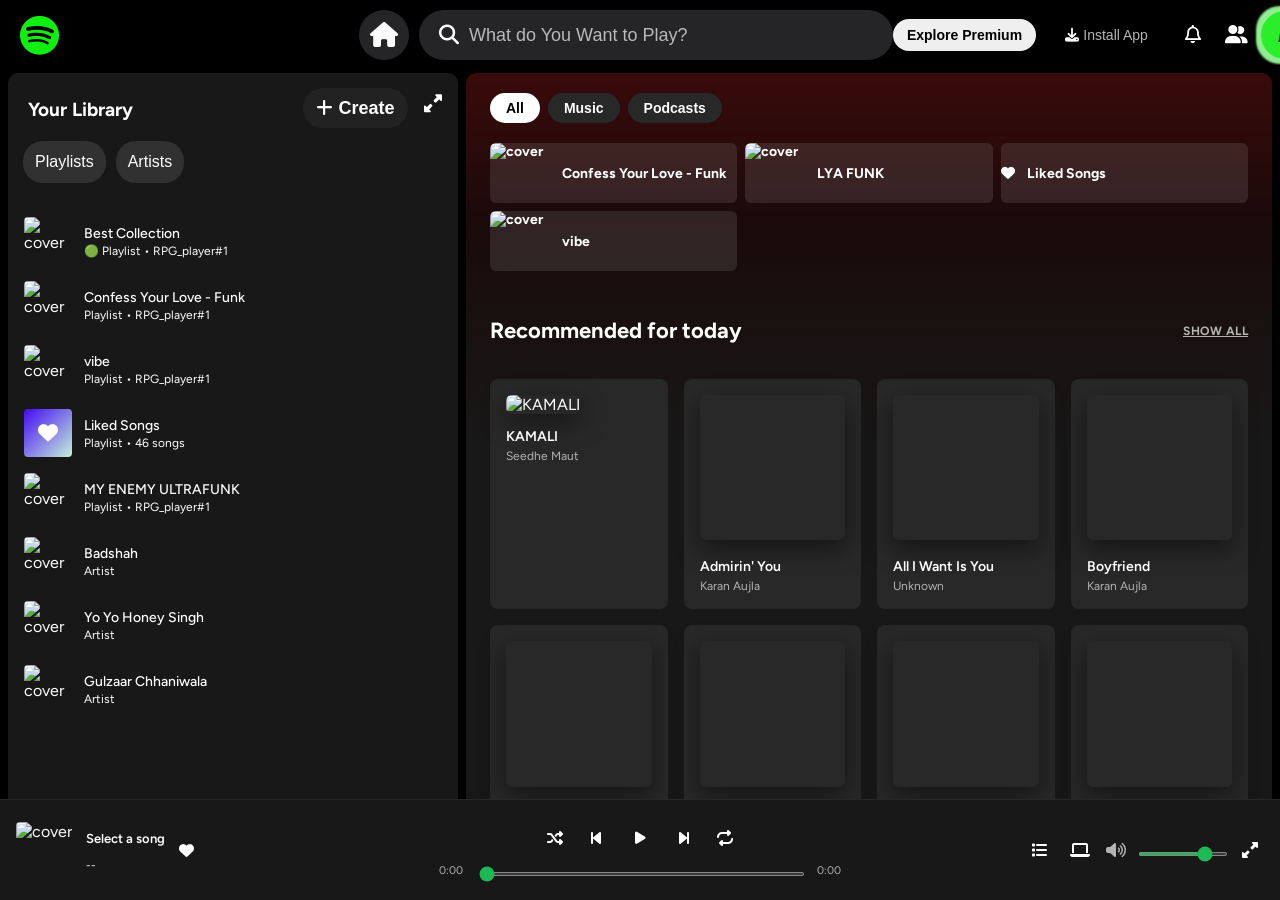
==== main/index.html @ db03e096 "Rename inedx.html to index.html" ====
<!DOCTYPE html>
<html lang="en">

<head>
    <meta charset="UTF-8">
    <meta name="viewport" content="width=device-width, initial-scale=1.0">
    <title>Spotify Clone</title>
    <link rel="stylesheet" href="style.css">
    <link rel="preconnect" href="https://fonts.googleapis.com">
    <link rel="stylesheet" href="https://cdnjs.cloudflare.com/ajax/libs/font-awesome/6.5.0/css/all.min.css" />
    <link href="https://fonts.googleapis.com/css2?family=Figtree:wght@300;400;500;600;700;800&display=swap" rel="stylesheet">
</head>

<body>

    <!-- ========== NAVBAR ========== -->
    <nav>
        <div class="logo-container">
            <i class="fab fa-spotify"></i>
        </div>
        <div class="middle-nav">
            <div class="home-btn">
                <i class="fas fa-home" title="Home Page"></i>
            </div>
            <div class="search">
                <i class="fas fa-search" title="Search"></i>
                <input type="search" id="searchInput" placeholder="What do You Want to Play?" class="search-box">
                <div class="search-shortcut">
                    <div class="cuts">Ctrl</div>
                    <div class="cuts">Shift</div>
                    <div class="cuts">L</div>
                </div>
            </div>
        </div>
        <div class="right-nav">
            <button class="right-nav-btn" id="explore-premium">Explore Premium</button>
            <button class="right-nav-btn" id="install-app">
                <i class="fas fa-download"></i> Install App
            </button>
            <button class="right-nav-btn right-btns" id="notification">
                <i class="far fa-bell"></i>
            </button>
            <button class="right-nav-btn right-btns" id="friends">
                <i class="fas fa-user-group"></i>
            </button>
            <button class="right-nav-btn" id="profile">K</button>
        </div>
    </nav>

    <!-- ========== MAIN ========== -->
    <main>

        <!-- ===== SIDEBAR ===== -->
        <aside>
            <div class="library-header">
                <div class="library-title">
                    <span>Your Library</span>
                </div>
                <button class="icon-btn" id="create-playlist">
                    <i class="fas fa-plus"></i> <span>Create</span>
                </button>
                <button class="icon-btn" id="expand-sidebar">
                    <i class="fas fa-up-right-and-down-left-from-center"></i>
                </button>
                <div class="library-filters">
                    <button class="filter-btn active">Playlists</button>
                    <button class="filter-btn">Artists</button>
                </div>
            </div>

            <ul class="library-list" id="libraryList">
                <li class="library-item">
                    <img src="https://assets.promptbase.com/DALLE_IMAGES%2FdvYfqQHGw2qMH1sTLTjp%2Fresized%2F1715710400017_1000x1000.webp?alt=media&token=7aa00e20-9eae-47c4-ab0a-4b1c163645a6" alt="cover" />
                    <div class="lib-info">
                        <span class="lib-name">Best Collection</span>
                        <span class="lib-meta">🟢 Playlist • RPG_player#1</span>
                    </div>
                </li>
                <li class="library-item">
                    <img src="https://encrypted-tbn0.gstatic.com/images?q=tbn:ANd9GcQqr_qbHcIUnfDkrG-ygvue2a6s5HG9jrF6Cw&s" alt="cover" />
                    <div class="lib-info">
                        <span class="lib-name">Confess Your Love - Funk</span>
                        <span class="lib-meta">Playlist • RPG_player#1</span>
                    </div>
                </li>
                <li class="library-item">
                    <img src="https://assets.promptbase.com/DALLE_IMAGES%2FfLLRNfBD03olUM9i2ORN%2Fresized%2FlU2pLY65ofxw9w1cvTAV-1715464964150-1-output-0_500x500.webp?alt=media&token=9bc499e9-044a-442e-8220-9691e45d9f00" alt="cover" />
                    <div class="lib-info">
                        <span class="lib-name">vibe</span>
                        <span class="lib-meta">Playlist • RPG_player#1</span>
                    </div>
                </li>
                <li class="library-item liked">
                    <div class="liked-icon"><i class="fas fa-heart"></i></div>
                    <div class="lib-info">
                        <span class="lib-name">Liked Songs</span>
                        <span class="lib-meta">Playlist • 46 songs</span>
                    </div>
                </li>
                <li class="library-item">
                    <img src="https://assets.promptbase.com/DALLE_IMAGES%2FdycAvtqLKeX4igfYb8pX9ryJO8O2%2Fresized%2F1707411134145e_800x800.webp?alt=media&token=30484985-907c-454b-a6e5-15af34d69e65" alt="cover" />
                    <div class="lib-info">
                        <span class="lib-name">MY ENEMY ULTRAFUNK</span>
                        <span class="lib-meta">Playlist • RPG_player#1</span>
                    </div>
                </li>
                <li class="library-item">
                    <img src="https://cdn-images.dzcdn.net/images/cover/dd99fb2f076f8d7c7413fb27969bfbc3/0x1900-000000-80-0-0.jpg" alt="cover" />
                    <div class="lib-info">
                        <span class="lib-name">Badshah</span>
                        <span class="lib-meta">Artist</span>
                    </div>
                </li>
                <li class="library-item">
                    <img src="https://i.redd.it/why-is-this-style-of-cover-art-so-popular-among-phonk-v0-gk4koaezfova1.jpg?width=600&format=pjpg&auto=webp&s=fdb0770d95e8dfd4fede682584ef4482d73438f5" alt="cover" />
                    <div class="lib-info">
                        <span class="lib-name">Yo Yo Honey Singh</span>
                        <span class="lib-meta">Artist</span>
                    </div>
                </li>
                <li class="library-item">
                    <img src="https://assets.promptbase.com/DALLE_IMAGES%2FdycAvtqLKeX4igfYb8pX9ryJO8O2%2Fresized%2F1707411133943a_800x800.webp?alt=media&token=e50b6dc7-3095-43d7-97be-9fc9d4f06711" alt="cover" />
                    <div class="lib-info">
                        <span class="lib-name">Gulzaar Chhaniwala</span>
                        <span class="lib-meta">Artist</span>
                    </div>
                </li>
            </ul>
        </aside>

        <!-- ===== CONTENT ===== -->
        <div class="content" id="mainContent">

            <!-- Filter Tabs -->
            <div class="content-filters">
                <button class="content-filter active">All</button>
                <button class="content-filter">Music</button>
                <button class="content-filter">Podcasts</button>
            </div>

            <!-- Recent Row -->
            <div class="recent-row">
                <div class="recent-card">
                    <img src="https://encrypted-tbn0.gstatic.com/images?q=tbn:ANd9GcQqr_qbHcIUnfDkrG-ygvue2a6s5HG9jrF6Cw&s" alt="cover" />
                    <span>Confess Your Love - Funk</span>
                </div>
                <div class="recent-card">
                    <img src="https://assets.promptbase.com/DALLE_IMAGES%2FfLLRNfBD03olUM9i2ORN%2Fresized%2FlU2pLY65ofxw9w1cvTAV-1715464964150-1-output-0_500x500.webp?alt=media&token=9bc499e9-044a-442e-8220-9691e45d9f00" alt="cover" />
                    <span>LYA FUNK</span>
                </div>
                <div class="recent-card">
                    <div class="liked-icon"><i class="fas fa-heart"></i></div>
                    <span>Liked Songs</span>
                </div>
                <div class="recent-card">
                    <img src="https://assets.promptbase.com/DALLE_IMAGES%2FdvYfqQHGw2qMH1sTLTjp%2Fresized%2F1715710400017_1000x1000.webp?alt=media&token=7aa00e20-9eae-47c4-ab0a-4b1c163645a6" alt="cover" />
                    <span>vibe</span>
                </div>
            </div>

            <!-- Recommended Section -->
            <div class="section">
                <div class="section-header">
                    <h2>Recommended for today</h2>
                    <a href="#" class="show-all">Show all</a>
                </div>
                <!-- JS yahan cards inject karega -->
                <div class="cards-row" id="recommendedRow">
                    <p class="loading-text">Loading songs...</p>
                </div>
            </div>

            <!-- Trending Section -->
            <div class="section">
                <div class="section-header">
                    <h2>Trending Hindi Songs</h2>
                    <a href="#" class="show-all">Show all</a>
                </div>
                <!-- JS yahan cards inject karega -->
                <div class="cards-row" id="hindiRow">
                    <p class="loading-text">Loading songs...</p>
                </div>
            </div>

        </div>
    </main>

    <!-- ========== PLAYER ========== -->
    <footer class="player">

        <!-- Left -->
        <div class="player-left">
            <img id="currentCover" src="https://picsum.photos/seed/default/56/56" alt="cover" />
            <div class="player-song-info">
                <p id="currentTitle">Select a song</p>
                <p id="currentArtist">--</p>
            </div>
            <i class="fas fa-heart player-heart" id="heartBtn"></i>
        </div>

        <!-- Center -->
        <div class="player-center">
            <div class="player-controls">
                <button class="ctrl-btn" id="shuffleBtn" title="Shuffle"><i class="fas fa-shuffle"></i></button>
                <button class="ctrl-btn" id="prevBtn" title="Previous"><i class="fas fa-backward-step"></i></button>
                <button class="ctrl-btn play-pause-btn" id="playBtn" title="Play/Pause">
                    <i class="fas fa-play" id="playIcon"></i>
                </button>
                <button class="ctrl-btn" id="nextBtn" title="Next"><i class="fas fa-forward-step"></i></button>
                <button class="ctrl-btn" id="repeatBtn" title="Repeat"><i class="fas fa-repeat"></i></button>
            </div>
            <div class="progress-row">
                <span id="currentTime">0:00</span>
                <div class="progress-bar-container">
                    <input type="range" id="progressBar" value="0" min="0" max="100" step="0.1" />
                </div>
                <span id="totalTime">0:00</span>
            </div>
        </div>

        <!-- Right -->
        <div class="player-right">
            <button class="ctrl-btn" title="Queue"><i class="fas fa-list"></i></button>
            <button class="ctrl-btn" title="Devices"><i class="fas fa-laptop"></i></button>
            <i class="fas fa-volume-high vol-icon"></i>
            <div class="volume-bar-container">
                <input type="range" id="volumeBar" value="80" min="0" max="100" />
            </div>
            <button class="ctrl-btn" title="Full screen">
                <i class="fas fa-up-right-and-down-left-from-center"></i>
            </button>
        </div>

    </footer>

    <!-- Hidden Audio -->
    <audio id="audioPlayer"></audio>

    <script src="script.js"></script>
</body>

</html>
---- main/style.css ----
* {
    user-select: none;
    color: #fff;
}

*::-webkit-scrollbar {
  width: 8px;
}

*::-webkit-scrollbar-track {
  background: transparent;
}

*::-webkit-scrollbar-thumb {
  background: #535353;
  border-radius: 10px;
  border: 2px solid transparent;
  background-clip: content-box;
}

*::-webkit-scrollbar-thumb:hover {
  background: #a0a0a0;
  border: 2px solid transparent;
  background-clip: content-box;
}

*::-webkit-scrollbar-corner {
  background: transparent;
}

:root {
    --back-text: rgba(255, 255, 255, 0.705);
    --back-color: #4141414d;
    --card-bg: #282828;
    --text: #ffffff
}

body {
    font-family: 'Figtree', Arial, sans-serif;
    margin: 0;
    padding: 0;
    overflow-x: hidden;
}

button,
.fa-home,
.fa-search:hover {
    cursor: pointer;
}

nav {
    background-color: black;
    color: white;
    display: flex;
    justify-content: space-between;
    align-items: center;
    padding: 10px 10px;
    padding-left: 20px;
    position: sticky;
    top: 0;
}

.middle-nav {
    display: flex;
    align-items: center;
    gap: 10px;
    margin-left: 300px;
}

.search {
    display: flex;
    align-items: center;
    background-color: #252527;
    padding: 15px;
    padding-left: 20px;
    width: 474px;
    height: 50px;
    border-radius: 30px;
    transition: all 0.5s ease;
    box-sizing: border-box;
}

.search:hover {
    color: #8b8b8fb0;
    background-color: #78787a8c;
}

.search-box::placeholder {
    color: rgba(255, 255, 255, 0.678);
}

.fa-search {
    transition: all 0.5s ease;
    color: white;
    font-size: 20px;
}

.fa-search:hover {
    scale: 1.1;
    color: white;
}

.search-box {
    background-color: transparent;
    border: none;
    padding-left: 10px;
    font-size: 18px;
    width: 100%;
    display: flex;
    align-items: center;
}

.search-box:focus {
    outline: none;
    color: white;
}

.search-shortcut {
    opacity: 0;
    display: flex;
    gap: 5px;
    color: white;
    transition: all 0.4s ease;
}

.cuts {
    padding: 5px;
    border: 2px solid white;
    border-radius: 5px;
}

.search-shortcut:hover {
    opacity: 1;
}


.fa-home {
    font-size: 25px;
    width: 50px;
    height: 50px;
    background-color: #252527;
    display: flex;
    text-align: center;
    display: flex;
    align-content: center;
    border-radius: 50%;
    transition: all 0.5s ease;
}

.fa-home:hover {
    background-color: #4c4c4db0;
    scale: 1.1;
}

.fa-spotify {
    font-size: 40px;
    color: rgb(16, 240, 16);
    -webkit-text-stroke: #ffffff00;
}

.right-nav {
    display: flex;
    gap: 10px;
    align-items: center;
    justify-content: center;
}

.right-nav-btn {
    transition: all 0.5s ease;
}

.right-nav-btn:hover {
    scale: 1.2;
}

#explore-premium {
    padding: 8px;
    border-radius: 20px;
    border: none;
    font-weight: bolder;
    width: 143px;
    height: 32px;
    font-size: 14px;
    color: black;
}

#install-app {
    width: 121.3px;
    height: 32px;
    background-color: transparent;
    border: none;
    color: var(--back-text);
    font-size: 14px;
}

.right-btns {
    width: 32px;
    height: 32px;
    color: var(--back-text);
    background-color: transparent;
    border: none;
    font-size: 18px;
}

#profile {
    background-color: rgb(41, 238, 41);
    width: 48px;
    height: 48px;
    border-radius: 50%;
    border: none;
    box-shadow:
        5px 5px 2px lightgreen,
        -5px -5px 2px lightgreen,
        -5px 5px 2px lightgreen,
        5px -5px 2px lightgreen;
    color: black;
    font-size: 20px;
    font-style: italic;
    font-weight: bolder ;
}

main {
    display: flex;
    position: fixed;
    top: 65px;
    bottom: 73px;
    left: 0;
    right: 0;
    gap: 8px;
    padding: 8px;
    background: #000;
}

aside {
    width: 450px;
    background: #181818;
    border-radius: 10px;
    display: flex;
    flex-direction: column;
    overflow: hidden;
    flex-shrink: 0;
    color: white;
}

.content {
    flex: 1;
    border-radius: 10px;
    background: linear-gradient(180deg, #3a0a0a 0%, #1a0a0a 20%, #181818 50%);
    overflow-y: auto;
    padding: 20px 24px 24px;
}

.library-header {
    width: 100%;
    display: flex;
    height: 120px;
    position: relative;
}

.library-title {
    font-size: 19px;
    font-weight: bold;
    position: absolute;
    top: 25px;
    left: 20px;
}

#create-playlist {
    width: 105px;
    height: 40px;
    border: none;
    border-radius: 20px;
    background-color: #222222;
    color: rgb(185, 184, 184);
    font-size: large;
    position: absolute;
    top: 15px;
    right: 50px;
}

#create-playlist span {
    color: white;
    font-weight: bolder;
}

#expand-sidebar {
    background-color: transparent;
    font-size: large;
    border: none;
    color: white;
    position: absolute;
    top: 20px;
    right: 10px;
}

.filter-btn {
    font-size: 16px;
    padding: 12px;
    border-radius: 20px;
    background-color: #313131;
    border: none;
    color: white;
}

.library-filters {
    align-self: flex-end;
    display: flex;
    gap: 10px;
    margin-left: 15px;
    margin-bottom: 10px;
}

.library-list {
    list-style: none;
    overflow-y: auto;
    flex: 1;
    padding: 0 8px 8px;
}

.library-item {
    display: flex;
    align-items: center;
    gap: 12px;
    padding: 8px;
    border-radius: 6px;
    cursor: pointer;
    transition: background 0.15s;
}

.library-item:hover {
    background: #2a2a2a;
}

.library-item img {
    width: 48px;
    height: 48px;
    border-radius: 4px;
    object-fit: cover;
    flex-shrink: 0;
}

.library-item.liked .liked-icon {
    width: 48px;
    height: 48px;
    border-radius: 4px;
    background: linear-gradient(135deg, #450af5, #c4efd9);
    display: flex;
    align-items: center;
    justify-content: center;
    flex-shrink: 0;
}

.library-item.liked .liked-icon i {
    color: #fff;
    font-size: 20px;
}

.lib-info {
    display: flex;
    flex-direction: column;
    gap: 2px;
    overflow: hidden;
}

.lib-name {
    font-size: 14px;
    font-weight: 500;
    white-space: nowrap;
    overflow: hidden;
    text-overflow: ellipsis;
}

.lib-meta {
    font-size: 12px;
    color: var(--subtext);
    white-space: nowrap;
    overflow: hidden;
    text-overflow: ellipsis;
}

.player {
    position: fixed;
    bottom: 0;
    left: 0;
    right: 0;
    height: 100px;
    background: #181818;
    border-top: 1px solid #282828;
    display: flex;
    align-items: center;
    justify-content: space-between;
    padding: 0 16px;
    z-index: 200;
    gap: 8px;
    color: white;
}

/* Player Left */
.player-left {
    display: flex;
    align-items: center;
    gap: 14px;
    min-width: 200px;
    flex: 1;
}

.player-left img {
    width: 56px;
    height: 56px;
    border-radius: 4px;
    object-fit: cover;
    flex-shrink: 0;
}

.player-song-info {
    overflow: hidden;
}

.player-song-info p:first-child {
    font-size: 13px;
    font-weight: 600;
    white-space: nowrap;
    overflow: hidden;
    text-overflow: ellipsis;
    max-width: 140px;
}

.player-song-info p:last-child {
    font-size: 11px;
    color: var(--subtext);
    white-space: nowrap;
    overflow: hidden;
    text-overflow: ellipsis;
    max-width: 140px;
}

.player-heart {
    color: var(--subtext);
    cursor: pointer;
    font-size: 15px;
    flex-shrink: 0;
    transition: color 0.2s;
}

.player-heart:hover,
.player-heart.liked {
    color: var(--green);
}

/* Player Center */
.player-center {
    display: flex;
    flex-direction: column;
    align-items: center;
    gap: 6px;
    flex: 1;
    max-width: 550px;
}

.player-controls {
    display: flex;
    align-items: center;
    gap: 16px;
}

.ctrl-btn {
    background: none;
    border: none;
    color: white;
    font-size: 16px;
    display: flex;
    align-items: center;
    justify-content: center;
    transition: color 0.2s, transform 0.1s;
}

.ctrl-btn:hover {
    color: white;
    transform: scale(1.1);
}

.ctrl-btn.active {
    color: #1DB954;
}

.play-pause-btn {
    width: 34px;
    height: 34px;
    border-radius: 50%;
    background: transparent !important;
    color: #ffffff !important;
    font-size: 14px !important;
    flex-shrink: 0;
}

.play-pause-btn:hover {
    background: #e0e0e0 !important;
    -webkit-text-stroke: 2px black;
    transform: scale(1.06) !important;
}

.progress-row {
    display: flex;
    align-items: center;
    gap: 10px;
    width: 100%;
}

.progress-row span {
    font-size: 11px;
    color: #B3B3B3;
    min-width: 32px;
    text-align: center;
}

.progress-bar-container {
    flex: 1;
}

#progressBar {
    width: 100%;
    height: 4px;
    accent-color: #1DB954;
    cursor: pointer;
    border-radius: 2px;
}

/* Player Right */
.player-right {
    display: flex;
    align-items: center;
    gap: 10px;
    flex: 1;
    justify-content: flex-end;
    min-width: 180px;
}

.vol-icon {
    color: #B3B3B3;
    font-size: 16px;
}

.volume-bar-container {
    width: 90px;
}

#volumeBar {
    width: 100%;
    height: 4px;
    accent-color: #1DB954;
    cursor: pointer;
}

.main-content {
    flex: 1;
    border-radius: 10px;
    background: linear-gradient(180deg, #3a0a0a 0%, #1a0a0a 20%, #181818 50%);
    overflow-y: auto;
    padding: 20px 24px 24px;
}

.content-filters {
    display: flex;
    gap: 8px;
    margin-bottom: 20px;
}

.content-filter {
    background: #282828;
    border: none;
    color: var(--text);
    border-radius: 500px;
    padding: 7px 16px;
    font-size: 14px;
    font-weight: 600;
    transition: background 0.2s;
}

.content-filter:hover {
    background: #3E3E3E;
}

.content-filter.active {
    background: white;
    color: #000;
}

/* Recent Row */
.recent-row {
    display: grid;
    grid-template-columns: repeat(auto-fill, minmax(200px, 1fr));
    gap: 8px;
    margin-bottom: 28px;
}

.recent-card {
    display: flex;
    align-items: center;
    gap: 12px;
    background: rgba(255, 255, 255, 0.1);
    border-radius: 6px;
    overflow: hidden;
    cursor: pointer;
    transition: background 0.2s ease;
    font-weight: 700;
    font-size: 14px;
}

.recent-card:hover {
    background: rgba(255, 255, 255, 0.2);
}

.recent-card img {
    width: 60px;
    height: 60px;
    object-fit: cover;
    flex-shrink: 0;
}

/* Section */
.section {
    margin-bottom: 32px;
    color: white;
}

.section-header {
    display: flex;
    justify-content: space-between;
    align-items: center;
    margin-bottom: 16px;
}

.section-header h2 {
    font-size: 22px;
    font-weight: 700;
}

.show-all {
    font-size: 12px;
    font-weight: 700;
    color: #B3B3B3;
    text-transform: uppercase;
    letter-spacing: 0.5px;
    transition: color 0.2s;
}

.show-all:hover {
    color: white;
}

/* Cards Row */
.cards-row {
    display: grid;
    grid-template-columns: repeat(auto-fill, minmax(155px, 1fr));
    gap: 16px;
}

.loading-text {
    color: #b3b3b3;
    font-size: 14px;
}

/* Song Card */
.song-card {
    background: var(--card-bg);
    border-radius: 8px;
    padding: 16px;
    cursor: pointer;
    transition: background 0.2s;
    position: relative;
}

.song-card:hover {
    background: #3E3E3E;
}

.song-card img {
    width: 100%;
    aspect-ratio: 1;
    object-fit: cover;
    border-radius: 6px;
    margin-bottom: 14px;
    box-shadow: 0 8px 24px rgba(0, 0, 0, 0.5);
}

.song-card .card-title {
    font-size: 14px;
    font-weight: 600;
    margin-bottom: 4px;
    white-space: nowrap;
    overflow: hidden;
    text-overflow: ellipsis;
}

.song-card .card-artist {
    font-size: 12px;
    color: #b3b3b3;
    white-space: nowrap;
    overflow: hidden;
    text-overflow: ellipsis;
}

.play-overlay {
    position: absolute;
    bottom: 76px;
    right: 16px;
    width: 44px;
    height: 44px;
    background: #1DB954;
    border-radius: 50%;
    display: flex;
    align-items: center;
    justify-content: center;
    font-size: 18px;
    color: #000;
    opacity: 0;
    transform: translateY(10px);
    transition: opacity 0.2s, transform 0.2s;
    box-shadow: 0 8px 16px rgba(0, 0, 0, 0.5);
}

.song-card:hover .play-overlay {
    opacity: 1;
    transform: translateY(0);
}

.song-card.active {
    background: #3E3E3E;
}

.song-card.active .card-title {
    color: #1DB954;
}
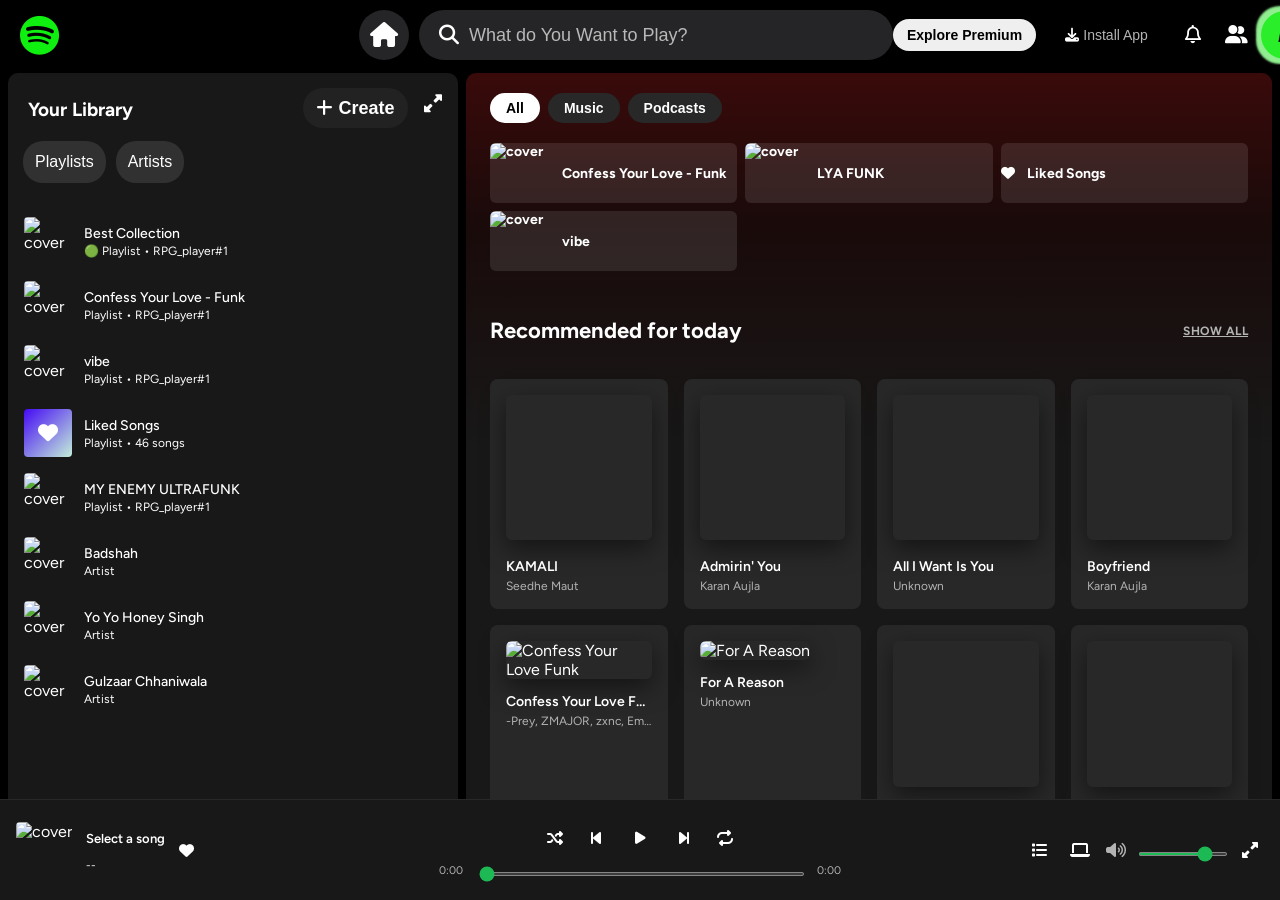
==== commit 5164504e: "Update index.html" ====
--- a/main/index.html
+++ b/main/index.html
@@ -43,7 +43,7 @@
             <button class="right-nav-btn right-btns" id="friends">
                 <i class="fas fa-user-group"></i>
             </button>
-            <button class="right-nav-btn" id="profile">K</button>
+            <button class="right-nav-btn" id="profile" title=""Kartik>K</button>
         </div>
     </nav>
 
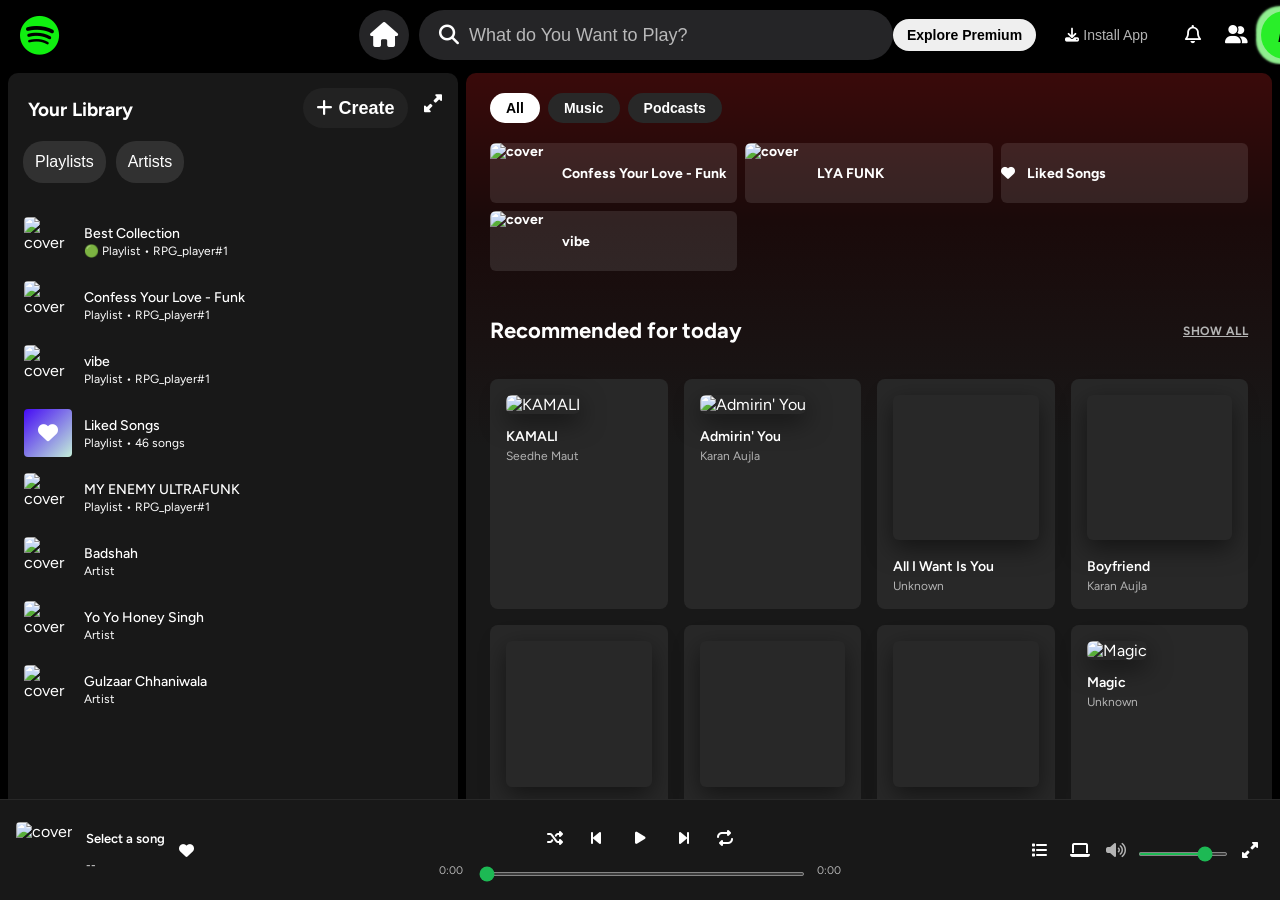
==== commit db75e550: "Update index.html" ====
--- a/main/index.html
+++ b/main/index.html
@@ -43,7 +43,7 @@
             <button class="right-nav-btn right-btns" id="friends">
                 <i class="fas fa-user-group"></i>
             </button>
-            <button class="right-nav-btn" id="profile" title=""Kartik>K</button>
+            <button class="right-nav-btn" id="profile" title="Kartik">K</button>
         </div>
     </nav>
 
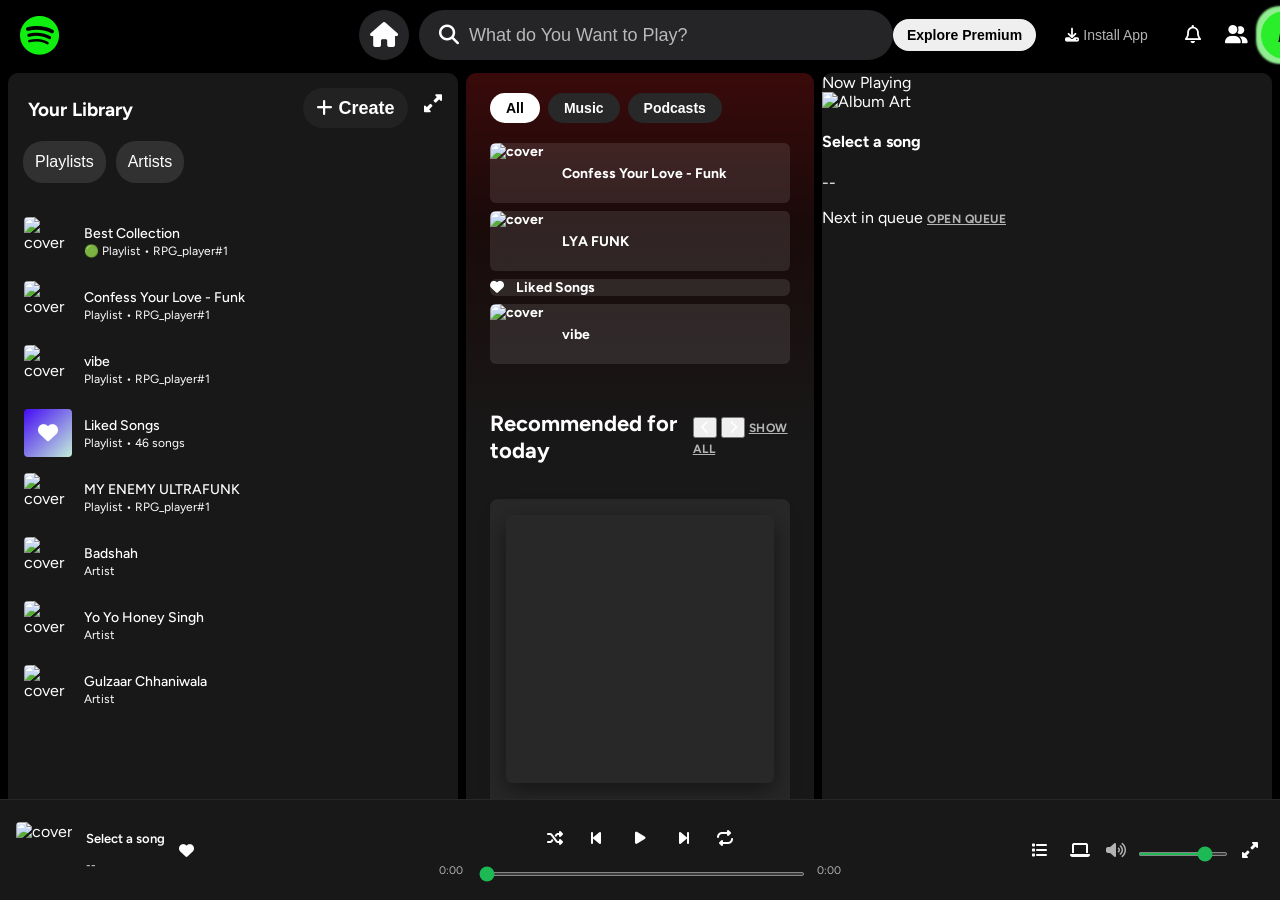
==== commit 4eb43bd2: "Beta 1.0 index.html" ====
--- a/main/index.html
+++ b/main/index.html
@@ -43,15 +43,15 @@
             <button class="right-nav-btn right-btns" id="friends">
                 <i class="fas fa-user-group"></i>
             </button>
-            <button class="right-nav-btn" id="profile" title="Kartik">K</button>
+            <button class="right-nav-btn" id="profile">K</button>
         </div>
     </nav>
 
     <!-- ========== MAIN ========== -->
     <main>
 
-        <!-- ===== SIDEBAR ===== -->
-        <aside>
+        <!-- ===== LEFT SIDEBAR ===== -->
+        <aside class="left-sidebar">
             <div class="library-header">
                 <div class="library-title">
                     <span>Your Library</span>
@@ -162,7 +162,11 @@
             <div class="section">
                 <div class="section-header">
                     <h2>Recommended for today</h2>
-                    <a href="#" class="show-all">Show all</a>
+                    <div class="scroll-controls">
+                        <button class="scroll-btn" id="recScrollLeft"><i class="fas fa-chevron-left"></i></button>
+                        <button class="scroll-btn" id="recScrollRight"><i class="fas fa-chevron-right"></i></button>
+                        <a href="#" class="show-all">Show all</a>
+                    </div>
                 </div>
                 <!-- JS yahan cards inject karega -->
                 <div class="cards-row" id="recommendedRow">
@@ -174,15 +178,46 @@
             <div class="section">
                 <div class="section-header">
                     <h2>Trending Hindi Songs</h2>
-                    <a href="#" class="show-all">Show all</a>
+                    <div class="scroll-controls">
+                        <button class="scroll-btn" id="scrollLeft"><i class="fas fa-chevron-left"></i></button>
+                        <button class="scroll-btn" id="scrollRight"><i class="fas fa-chevron-right"></i></button>
+                        <a href="#" class="show-all">Show all</a>
+                    </div>
                 </div>
                 <!-- JS yahan cards inject karega -->
-                <div class="cards-row" id="hindiRow">
+                <div class="cards-row horizontal-two-row" id="hindiRow">
                     <p class="loading-text">Loading songs...</p>
                 </div>
             </div>
 
         </div>
+
+        <!-- ===== RIGHT SIDEBAR ===== -->
+        <aside class="right-sidebar">
+            <div class="now-playing">
+                <div class="now-playing-header">
+                    <span>Now Playing</span>
+                </div>
+                
+                <img id="rightCover" src="https://picsum.photos/seed/default/300/300" alt="Album Art">
+                
+                <div class="now-playing-info">
+                    <h4 id="rightTitle">Select a song</h4>
+                    <p id="rightArtist">--</p>
+                </div>
+
+                <div class="queue-section">
+                    <div class="queue-header">
+                        <span>Next in queue</span>
+                        <a href="#" class="show-all">Open queue</a>
+                    </div>
+                    <div id="queueList">
+                        <!-- Queue items will be added here dynamically -->
+                    </div>
+                </div>
+            </div>
+        </aside>
+
     </main>
 
     <!-- ========== PLAYER ========== -->
@@ -220,7 +255,7 @@
 
         <!-- Right -->
         <div class="player-right">
-            <button class="ctrl-btn" title="Queue"><i class="fas fa-list"></i></button>
+            <button class="ctrl-btn" id="queueBtn" title="Add to Queue"><i class="fas fa-list"></i></button>
             <button class="ctrl-btn" title="Devices"><i class="fas fa-laptop"></i></button>
             <i class="fas fa-volume-high vol-icon"></i>
             <div class="volume-bar-container">
--- a/main/style.css
+++ b/main/style.css
@@ -3,29 +3,33 @@
     color: #fff;
 }
 
+body {
+    background-color: #000;
+}
+
 *::-webkit-scrollbar {
-  width: 8px;
+    width: 8px;
 }
 
 *::-webkit-scrollbar-track {
-  background: transparent;
+    background: transparent;
 }
 
 *::-webkit-scrollbar-thumb {
-  background: #535353;
-  border-radius: 10px;
-  border: 2px solid transparent;
-  background-clip: content-box;
+    background: #535353;
+    border-radius: 10px;
+    border: 2px solid transparent;
+    background-clip: content-box;
 }
 
 *::-webkit-scrollbar-thumb:hover {
-  background: #a0a0a0;
-  border: 2px solid transparent;
-  background-clip: content-box;
+    background: #a0a0a0;
+    border: 2px solid transparent;
+    background-clip: content-box;
 }
 
 *::-webkit-scrollbar-corner {
-  background: transparent;
+    background: transparent;
 }
 
 :root {
@@ -216,7 +220,7 @@
     color: black;
     font-size: 20px;
     font-style: italic;
-    font-weight: bolder ;
+    font-weight: bolder;
 }
 
 main {
@@ -731,3 +735,191 @@
 .song-card.active .card-title {
     color: #1DB954;
 }
+/* ===================================
+   RESPONSIVE
+=================================== */
+
+/* Tablet (max 1024px) */
+@media (max-width: 1024px) {
+    aside {
+        width: 280px;
+    }
+
+    .middle-nav {
+        margin-left: 0;
+    }
+
+    .search {
+        width: 320px;
+    }
+
+    #install-app {
+        display: none;
+    }
+
+    .cards-row {
+        grid-template-columns: repeat(auto-fill, minmax(130px, 1fr));
+    }
+}
+
+/* Mobile (max 768px) */
+@media (max-width: 768px) {
+
+    /* Navbar */
+    nav {
+        padding: 8px 12px;
+    }
+
+    .middle-nav {
+        margin-left: 0;
+    }
+
+    .search {
+        width: 200px;
+        height: 40px;
+        padding: 10px 14px;
+    }
+
+    .search-box {
+        font-size: 14px;
+    }
+
+    .search-shortcut {
+        display: none;
+    }
+
+    #explore-premium {
+        display: none;
+    }
+
+    #install-app {
+        display: none;
+    }
+
+    /* Hide sidebar */
+    aside {
+        display: none;
+    }
+
+    /* Main full width */
+    main {
+        top: 56px;
+        bottom: 130px;
+    }
+
+    /* Content */
+    .content {
+        padding: 14px 12px;
+    }
+
+    /* Recent row */
+    .recent-row {
+        grid-template-columns: repeat(2, 1fr);
+    }
+
+    /* Cards */
+    .cards-row {
+        grid-template-columns: repeat(2, 1fr);
+        gap: 10px;
+    }
+
+    .section-header h2 {
+        font-size: 18px;
+    }
+
+    /* Player stacked */
+    .player {
+        flex-direction: column;
+        height: 130px;
+        padding: 8px 16px;
+        gap: 2px;
+        justify-content: center;
+    }
+
+    .player-left {
+        min-width: unset;
+        flex: unset;
+        width: 100%;
+        gap: 10px;
+    }
+
+    .player-left img {
+        width: 40px;
+        height: 40px;
+    }
+
+    .player-song-info p:first-child,
+    .player-song-info p:last-child {
+        max-width: 180px;
+    }
+
+    .player-center {
+        width: 100%;
+        max-width: 100%;
+    }
+
+    .player-right {
+        display: none;
+    }
+}
+
+/* Small Mobile (max 480px) */
+@media (max-width: 480px) {
+    .search {
+        width: 150px;
+    }
+
+    .fa-home {
+        width: 38px;
+        height: 38px;
+        font-size: 18px;
+    }
+
+    .recent-row {
+        grid-template-columns: repeat(2, 1fr);
+        gap: 6px;
+    }
+
+    .recent-card {
+        font-size: 12px;
+    }
+
+    .recent-card img {
+        width: 48px;
+        height: 48px;
+    }
+
+    .cards-row {
+        grid-template-columns: repeat(2, 1fr);
+        gap: 8px;
+    }
+
+    .song-card {
+        padding: 10px;
+    }
+
+    .song-card .card-title {
+        font-size: 12px;
+    }
+
+    .song-card .card-artist {
+        font-size: 11px;
+    }
+
+    .play-overlay {
+        width: 34px;
+        height: 34px;
+        font-size: 14px;
+        bottom: 60px;
+    }
+
+    #profile {
+        width: 36px;
+        height: 36px;
+        font-size: 16px;
+    }
+
+    .player-controls {
+        gap: 14px;
+    }
+}
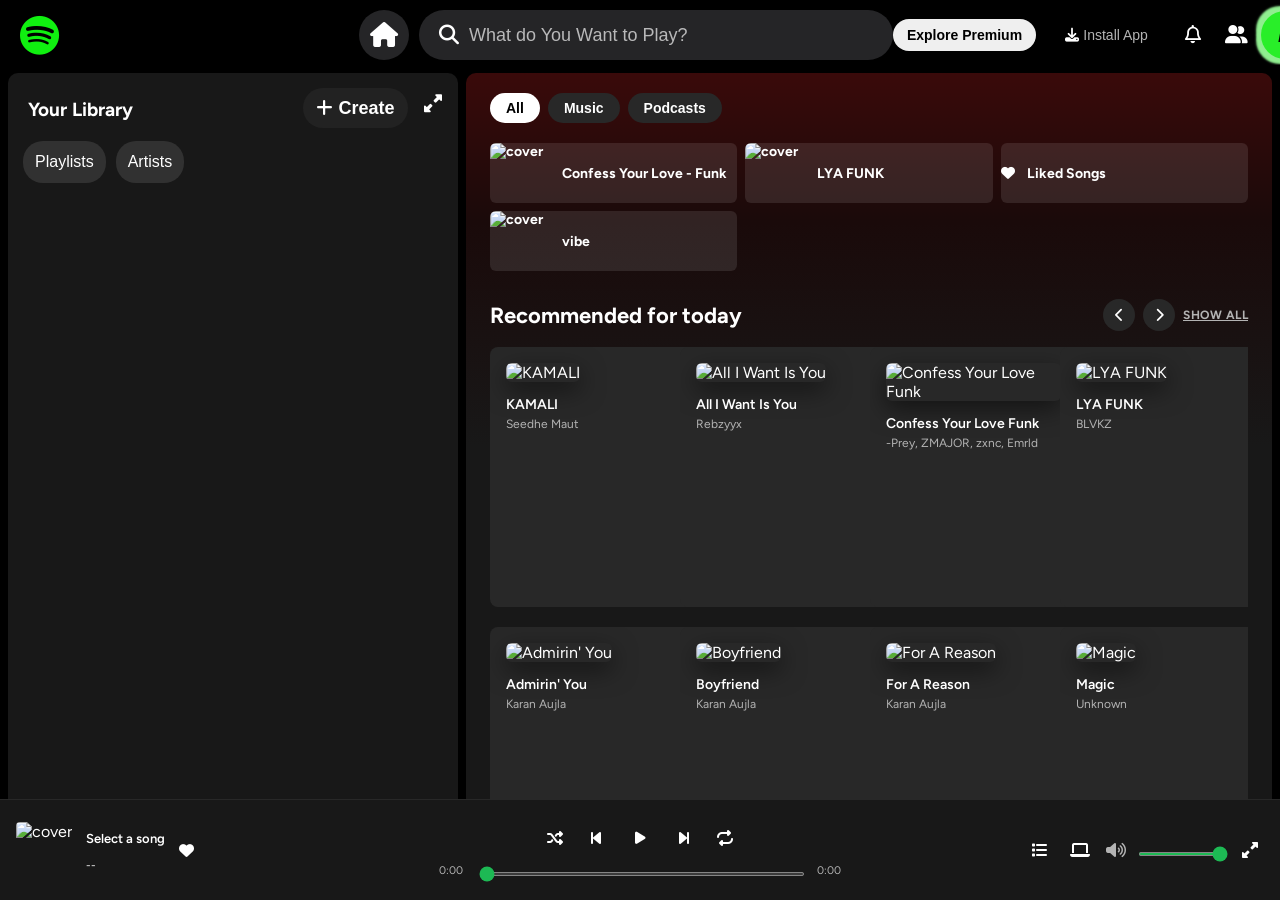
==== commit 92cedbae: "Update index.html" ====
--- a/main/index.html
+++ b/main/index.html
@@ -12,7 +12,6 @@
 </head>
 
 <body>
-
     <!-- ========== NAVBAR ========== -->
     <nav>
         <div class="logo-container">
@@ -69,62 +68,7 @@
             </div>
 
             <ul class="library-list" id="libraryList">
-                <li class="library-item">
-                    <img src="https://assets.promptbase.com/DALLE_IMAGES%2FdvYfqQHGw2qMH1sTLTjp%2Fresized%2F1715710400017_1000x1000.webp?alt=media&token=7aa00e20-9eae-47c4-ab0a-4b1c163645a6" alt="cover" />
-                    <div class="lib-info">
-                        <span class="lib-name">Best Collection</span>
-                        <span class="lib-meta">🟢 Playlist • RPG_player#1</span>
-                    </div>
-                </li>
-                <li class="library-item">
-                    <img src="https://encrypted-tbn0.gstatic.com/images?q=tbn:ANd9GcQqr_qbHcIUnfDkrG-ygvue2a6s5HG9jrF6Cw&s" alt="cover" />
-                    <div class="lib-info">
-                        <span class="lib-name">Confess Your Love - Funk</span>
-                        <span class="lib-meta">Playlist • RPG_player#1</span>
-                    </div>
-                </li>
-                <li class="library-item">
-                    <img src="https://assets.promptbase.com/DALLE_IMAGES%2FfLLRNfBD03olUM9i2ORN%2Fresized%2FlU2pLY65ofxw9w1cvTAV-1715464964150-1-output-0_500x500.webp?alt=media&token=9bc499e9-044a-442e-8220-9691e45d9f00" alt="cover" />
-                    <div class="lib-info">
-                        <span class="lib-name">vibe</span>
-                        <span class="lib-meta">Playlist • RPG_player#1</span>
-                    </div>
-                </li>
-                <li class="library-item liked">
-                    <div class="liked-icon"><i class="fas fa-heart"></i></div>
-                    <div class="lib-info">
-                        <span class="lib-name">Liked Songs</span>
-                        <span class="lib-meta">Playlist • 46 songs</span>
-                    </div>
-                </li>
-                <li class="library-item">
-                    <img src="https://assets.promptbase.com/DALLE_IMAGES%2FdycAvtqLKeX4igfYb8pX9ryJO8O2%2Fresized%2F1707411134145e_800x800.webp?alt=media&token=30484985-907c-454b-a6e5-15af34d69e65" alt="cover" />
-                    <div class="lib-info">
-                        <span class="lib-name">MY ENEMY ULTRAFUNK</span>
-                        <span class="lib-meta">Playlist • RPG_player#1</span>
-                    </div>
-                </li>
-                <li class="library-item">
-                    <img src="https://cdn-images.dzcdn.net/images/cover/dd99fb2f076f8d7c7413fb27969bfbc3/0x1900-000000-80-0-0.jpg" alt="cover" />
-                    <div class="lib-info">
-                        <span class="lib-name">Badshah</span>
-                        <span class="lib-meta">Artist</span>
-                    </div>
-                </li>
-                <li class="library-item">
-                    <img src="https://i.redd.it/why-is-this-style-of-cover-art-so-popular-among-phonk-v0-gk4koaezfova1.jpg?width=600&format=pjpg&auto=webp&s=fdb0770d95e8dfd4fede682584ef4482d73438f5" alt="cover" />
-                    <div class="lib-info">
-                        <span class="lib-name">Yo Yo Honey Singh</span>
-                        <span class="lib-meta">Artist</span>
-                    </div>
-                </li>
-                <li class="library-item">
-                    <img src="https://assets.promptbase.com/DALLE_IMAGES%2FdycAvtqLKeX4igfYb8pX9ryJO8O2%2Fresized%2F1707411133943a_800x800.webp?alt=media&token=e50b6dc7-3095-43d7-97be-9fc9d4f06711" alt="cover" />
-                    <div class="lib-info">
-                        <span class="lib-name">Gulzaar Chhaniwala</span>
-                        <span class="lib-meta">Artist</span>
-                    </div>
-                </li>
+                <!-- Library items will be added dynamically -->
             </ul>
         </aside>
 
@@ -159,20 +103,20 @@
             </div>
 
             <!-- Recommended Section -->
-            <div class="section">
-                <div class="section-header">
-                    <h2>Recommended for today</h2>
-                    <div class="scroll-controls">
-                        <button class="scroll-btn" id="recScrollLeft"><i class="fas fa-chevron-left"></i></button>
-                        <button class="scroll-btn" id="recScrollRight"><i class="fas fa-chevron-right"></i></button>
-                        <a href="#" class="show-all">Show all</a>
-                    </div>
-                </div>
-                <!-- JS yahan cards inject karega -->
-                <div class="cards-row" id="recommendedRow">
-                    <p class="loading-text">Loading songs...</p>
-                </div>
-            </div>
+    <div class="section">
+      <div class="section-header">
+        <h2>Recommended for today</h2>
+        <div class="scroll-controls">
+          <button class="scroll-btn" id="recScrollLeft"><i class="fas fa-chevron-left"></i></button>
+          <button class="scroll-btn" id="recScrollRight"><i class="fas fa-chevron-right"></i></button>
+          <a href="#" class="show-all">Show all</a>
+        </div>
+      </div>
+      <!-- JS yahan cards inject karega -->
+      <div class="cards-row horizontal-two-row" id="recommendedRow">
+        <p class="loading-text">Loading songs...</p>
+      </div>
+    </div>
 
             <!-- Trending Section -->
             <div class="section">
@@ -185,7 +129,7 @@
                     </div>
                 </div>
                 <!-- JS yahan cards inject karega -->
-                <div class="cards-row horizontal-two-row" id="hindiRow">
+                <div class="cards-row" id="hindiRow">
                     <p class="loading-text">Loading songs...</p>
                 </div>
             </div>
@@ -206,6 +150,35 @@
                     <p id="rightArtist">--</p>
                 </div>
 
+                <!-- Progress Bar -->
+                <div class="right-sidebar-progress">
+                    <span id="rightCurrentTime">0:00</span>
+                    <div class="right-progress-bar-container">
+                        <input type="range" id="rightProgressBar" value="0" min="0" max="100" step="0.1">
+                    </div>
+                    <span id="rightTotalTime">0:00</span>
+                </div>
+
+                <!-- Controls -->
+                <div class="right-sidebar-controls">
+                    <button class="right-sidebar-heart" id="rightHeartBtn" title="Like Song">
+                        <i class="far fa-heart"></i>
+                    </button>
+                    <button class="right-sidebar-prev" id="rightPrevBtn" title="Previous">
+                        <i class="fas fa-backward-step"></i>
+                    </button>
+                    <button class="right-sidebar-play" id="rightPlayBtn" title="Play/Pause">
+                        <i class="fas fa-play"></i>
+                    </button>
+                    <button class="right-sidebar-next" id="rightNextBtn" title="Next">
+                        <i class="fas fa-forward-step"></i>
+                    </button>
+                    <div class="right-sidebar-volume">
+                        <i class="fas fa-volume-high"></i>
+                        <input type="range" id="rightVolumeBar" value="100" min="0" max="100">
+                    </div>
+                </div>
+
                 <div class="queue-section">
                     <div class="queue-header">
                         <span>Next in queue</span>
@@ -219,6 +192,42 @@
         </aside>
 
     </main>
+
+    <!-- ===== CREATE PLAYLIST MODAL ===== -->
+    <div class="modal-overlay" id="playlistModal">
+        <div class="modal">
+            <div class="modal-header">
+                <h3 id="modalTitle">Create New Playlist</h3>
+                <button class="close-modal" id="closeModal">
+                    <i class="fas fa-times"></i>
+                </button>
+            </div>
+            <div class="modal-body">
+                <input type="text" id="playlistNameInput" placeholder="Playlist name" class="playlist-input" />
+                <div class="modal-actions">
+                    <button class="modal-btn cancel" id="cancelBtn">Cancel</button>
+                    <button class="modal-btn save" id="saveBtn">Create</button>
+                </div>
+            </div>
+        </div>
+    </div>
+
+    <!-- ===== ADD TO PLAYLIST MODAL ===== -->
+    <div class="modal-overlay" id="addToPlaylistModal">
+        <div class="modal">
+            <div class="modal-header">
+                <h3>Add to Playlist</h3>
+                <button class="close-modal" id="closeAddToPlaylistModal">
+                    <i class="fas fa-times"></i>
+                </button>
+            </div>
+            <div class="modal-body">
+                <div class="playlist-options" id="playlistOptions">
+                    <!-- Playlist options will be added dynamically -->
+                </div>
+            </div>
+        </div>
+    </div>
 
     <!-- ========== PLAYER ========== -->
     <footer class="player">
@@ -259,7 +268,7 @@
             <button class="ctrl-btn" title="Devices"><i class="fas fa-laptop"></i></button>
             <i class="fas fa-volume-high vol-icon"></i>
             <div class="volume-bar-container">
-                <input type="range" id="volumeBar" value="80" min="0" max="100" />
+                <input type="range" id="volumeBar" value="100" min="0" max="100" />
             </div>
             <button class="ctrl-btn" title="Full screen">
                 <i class="fas fa-up-right-and-down-left-from-center"></i>
--- a/main/style.css
+++ b/main/style.css
@@ -1,6 +1,7 @@
 * {
     user-select: none;
     color: #fff;
+    transition: background-color 0.2s ease, color 0.2s ease, transform 0.2s ease, box-shadow 0.2s ease;
 }
 
 body {
@@ -637,6 +638,7 @@
 .section-header h2 {
     font-size: 22px;
     font-weight: 700;
+    margin: 0;
 }
 
 .show-all {
@@ -655,8 +657,66 @@
 /* Cards Row */
 .cards-row {
     display: grid;
-    grid-template-columns: repeat(auto-fill, minmax(155px, 1fr));
-    gap: 16px;
+    grid-template-columns: repeat(auto-fill, minmax(170px, 1fr));
+    gap: 20px;
+}
+
+/* Horizontal 2-row scroll for Trending section */
+.horizontal-two-row {
+    display: grid;
+    grid-auto-flow: column;
+    grid-template-rows: repeat(2, minmax(0, 1fr));
+    gap: 20px;
+    overflow-x: auto;
+    scroll-behavior: smooth;
+    padding-bottom: 12px;
+}
+
+/* Make sure cards don't shrink in horizontal mode */
+.horizontal-two-row .song-card {
+    width: 175px;
+    flex-shrink: 0;
+}
+
+/* Scroll Arrow Controls */
+.scroll-controls {
+    display: flex;
+    align-items: center;
+    gap: 8px;
+}
+
+.scroll-btn {
+    width: 32px;
+    height: 32px;
+    border-radius: 50%;
+    background-color: #282828;
+    border: none;
+    color: #fff;
+    font-size: 14px;
+    cursor: pointer;
+    display: flex;
+    align-items: center;
+    justify-content: center;
+    transition: all 0.2s ease;
+}
+
+.scroll-btn:hover {
+    background-color: #1DB954;
+    color: #000;
+    transform: scale(1.1);
+}
+
+.scroll-btn:active {
+    transform: scale(0.95);
+}
+
+/* Hide horizontal scrollbar (arrows will be used for scrolling) */
+.horizontal-two-row {
+    scrollbar-width: none; /* Firefox */
+}
+
+.horizontal-two-row::-webkit-scrollbar {
+    display: none; /* Chrome, Edge, Safari */
 }
 
 .loading-text {
@@ -670,12 +730,21 @@
     border-radius: 8px;
     padding: 16px;
     cursor: pointer;
-    transition: background 0.2s;
     position: relative;
+    min-width: 0;
+    overflow: hidden;
+    transition: transform 0.2s ease, box-shadow 0.2s ease, background 0.2s ease;
 }
 
 .song-card:hover {
     background: #3E3E3E;
+    transform: translateY(-6px);
+    box-shadow: 0 12px 30px rgba(0, 0, 0, 0.45);
+}
+
+.song-card.active {
+    background: #2a2a2a;
+    box-shadow: 0 0 0 2px #1DB954;
 }
 
 .song-card img {
@@ -708,8 +777,8 @@
     position: absolute;
     bottom: 76px;
     right: 16px;
-    width: 44px;
-    height: 44px;
+    width: 48px;
+    height: 48px;
     background: #1DB954;
     border-radius: 50%;
     display: flex;
@@ -718,14 +787,14 @@
     font-size: 18px;
     color: #000;
     opacity: 0;
-    transform: translateY(10px);
-    transition: opacity 0.2s, transform 0.2s;
-    box-shadow: 0 8px 16px rgba(0, 0, 0, 0.5);
+    transform: translateY(10px) scale(0.9);
+    transition: all 0.2s ease;
+    box-shadow: 0 8px 20px rgba(29, 185, 84, 0.4);
 }
 
 .song-card:hover .play-overlay {
     opacity: 1;
-    transform: translateY(0);
+    transform: translateY(0) scale(1);
 }
 
 .song-card.active {
@@ -735,6 +804,38 @@
 .song-card.active .card-title {
     color: #1DB954;
 }
+
+/* Add to Queue Button on Song Cards */
+.add-to-queue-btn {
+    position: absolute;
+    top: 12px;
+    right: 12px;
+    width: 28px;
+    height: 28px;
+    background: transparent;
+    border: none;
+    border-radius: 50%;
+    color: #000;
+    font-size: 14px;
+    display: flex;
+    align-items: center;
+    justify-content: center;
+    opacity: 0;
+    transition: all 0.2s ease;
+    cursor: pointer;
+    z-index: 10;
+}
+
+.song-card:hover .add-to-queue-btn {
+    opacity: 1;
+}
+
+.add-to-queue-btn:hover {
+    background: #e0e0e0;
+    color: #000;
+    transform: scale(1.1);
+}
+
 /* ===================================
    RESPONSIVE
 =================================== */
@@ -923,3 +1024,98 @@
         gap: 14px;
     }
 }
+
+/* ========== RIGHT SIDEBAR ========== */
+.right-sidebar {
+    width: 280px;
+    background: #181818;
+    border-radius: 10px;
+    padding: 16px;
+    flex-shrink: 0;
+    overflow-y: auto;
+    display: none;
+    opacity: 0;
+    transform: translateX(20px);
+    transition: opacity 0.3s ease, transform 0.3s ease;
+}
+
+.now-playing {
+    display: flex;
+    flex-direction: column;
+    gap: 12px;
+}
+
+.now-playing-header {
+    font-size: 14px;
+    font-weight: 600;
+    color: #b3b3b3;
+    margin-bottom: 8px;
+}
+
+.right-sidebar img {
+    width: 100%;
+    aspect-ratio: 1;
+    border-radius: 8px;
+    object-fit: cover;
+    box-shadow: 0 8px 24px rgba(0, 0, 0, 0.5);
+}
+
+.now-playing-info h4 {
+    font-size: 16px;
+    font-weight: 700;
+    margin: 8px 0 4px;
+    white-space: nowrap;
+    overflow: hidden;
+    text-overflow: ellipsis;
+}
+
+.now-playing-info p {
+    font-size: 14px;
+    color: #b3b3b3;
+    margin: 0;
+}
+
+.queue-section {
+    margin-top: 20px;
+}
+
+.queue-header {
+    display: flex;
+    justify-content: space-between;
+    align-items: center;
+    margin-bottom: 12px;
+}
+
+.queue-header span {
+    font-size: 14px;
+    font-weight: 600;
+}
+
+.queue-item {
+    display: flex;
+    align-items: center;
+    gap: 12px;
+    padding: 8px;
+    border-radius: 6px;
+}
+
+.queue-item img {
+    width: 40px;
+    height: 40px;
+    border-radius: 4px;
+}
+
+.queue-info {
+    display: flex;
+    flex-direction: column;
+}
+
+.queue-info span {
+    font-size: 13px;
+    font-weight: 500;
+}
+
+.queue-info small {
+    font-size: 12px;
+    color: #b3b3b3;
+}
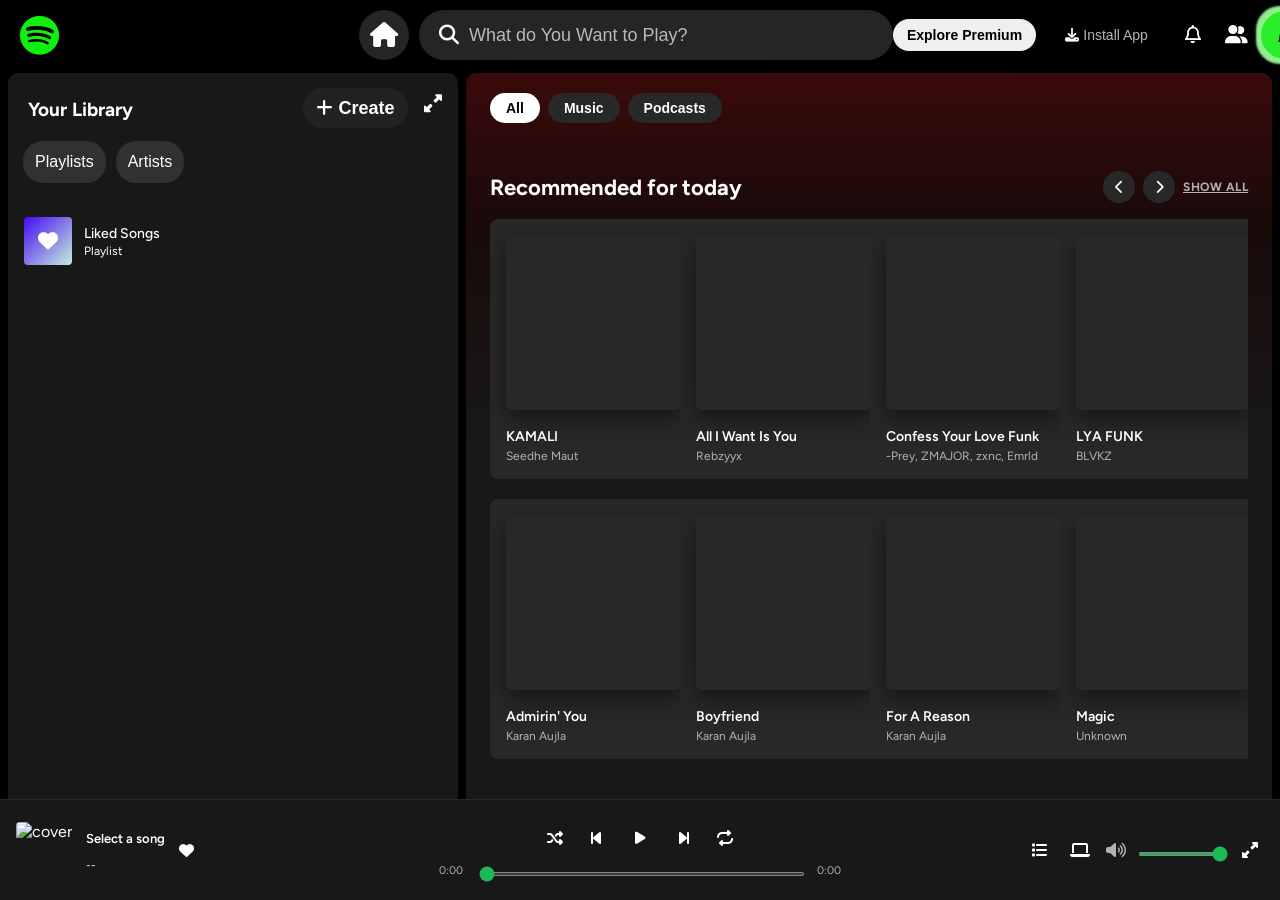
==== commit 816216f3: "Beta 1.1 index.html" ====
--- a/main/index.html
+++ b/main/index.html
@@ -18,6 +18,10 @@
             <i class="fab fa-spotify"></i>
         </div>
         <div class="middle-nav">
+            <!-- Hamburger: visible only on mobile via CSS -->
+            <button class="mobile-menu-toggle" id="mobileMenuToggle" style="display:none;" title="Library">
+                <i class="fas fa-bars"></i>
+            </button>
             <div class="home-btn">
                 <i class="fas fa-home" title="Home Page"></i>
             </div>
@@ -47,6 +51,8 @@
     </nav>
 
     <!-- ========== MAIN ========== -->
+    <!-- Sidebar overlay for mobile -->
+    <div class="sidebar-overlay" id="sidebarOverlay"></div>
     <main>
 
         <!-- ===== LEFT SIDEBAR ===== -->
@@ -82,24 +88,9 @@
                 <button class="content-filter">Podcasts</button>
             </div>
 
-            <!-- Recent Row -->
-            <div class="recent-row">
-                <div class="recent-card">
-                    <img src="https://encrypted-tbn0.gstatic.com/images?q=tbn:ANd9GcQqr_qbHcIUnfDkrG-ygvue2a6s5HG9jrF6Cw&s" alt="cover" />
-                    <span>Confess Your Love - Funk</span>
-                </div>
-                <div class="recent-card">
-                    <img src="https://assets.promptbase.com/DALLE_IMAGES%2FfLLRNfBD03olUM9i2ORN%2Fresized%2FlU2pLY65ofxw9w1cvTAV-1715464964150-1-output-0_500x500.webp?alt=media&token=9bc499e9-044a-442e-8220-9691e45d9f00" alt="cover" />
-                    <span>LYA FUNK</span>
-                </div>
-                <div class="recent-card">
-                    <div class="liked-icon"><i class="fas fa-heart"></i></div>
-                    <span>Liked Songs</span>
-                </div>
-                <div class="recent-card">
-                    <img src="https://assets.promptbase.com/DALLE_IMAGES%2FdvYfqQHGw2qMH1sTLTjp%2Fresized%2F1715710400017_1000x1000.webp?alt=media&token=7aa00e20-9eae-47c4-ab0a-4b1c163645a6" alt="cover" />
-                    <span>vibe</span>
-                </div>
+            <!-- Recent Row — playlists dynamically injected by JS -->
+            <div class="recent-row" id="recentPlaylistsRow">
+                <!-- JS will render all playlists here -->
             </div>
 
             <!-- Recommended Section -->
@@ -229,6 +220,22 @@
         </div>
     </div>
 
+    <!-- ========== MOBILE BOTTOM NAV ========== -->
+    <div class="mobile-bottom-nav" id="mobileBottomNav">
+        <button class="mobile-nav-btn active" id="mobileHomeBtn">
+            <i class="fas fa-home"></i>
+            <span>Home</span>
+        </button>
+        <button class="mobile-nav-btn" id="mobileSearchBtn">
+            <i class="fas fa-search"></i>
+            <span>Search</span>
+        </button>
+        <button class="mobile-nav-btn" id="mobileLibraryBtn">
+            <i class="fas fa-book"></i>
+            <span>Library</span>
+        </button>
+    </div>
+
     <!-- ========== PLAYER ========== -->
     <footer class="player">
 
--- a/main/style.css
+++ b/main/style.css
@@ -485,7 +485,11 @@
 }
 
 .ctrl-btn.active {
-    color: #1DB954;
+    background: white;
+    color: black;
+    -webkit-text-stroke: 2px black;
+    border-radius: 50%;
+    padding: 6px;
 }
 
 .play-pause-btn {
@@ -1027,95 +1031,466 @@
 
 /* ========== RIGHT SIDEBAR ========== */
 .right-sidebar {
-    width: 280px;
-    background: #181818;
-    border-radius: 10px;
-    padding: 16px;
+    width: 320px;
+    background: linear-gradient(180deg, #1a1a1a 0%, #121212 100%);
+    border-radius: 12px;
+    padding: 20px;
     flex-shrink: 0;
     overflow-y: auto;
     display: none;
     opacity: 0;
     transform: translateX(20px);
-    transition: opacity 0.3s ease, transform 0.3s ease;
+    transition: opacity 0.4s cubic-bezier(0.4, 0, 0.2, 1), transform 0.4s cubic-bezier(0.4, 0, 0.2, 1);
 }
 
 .now-playing {
     display: flex;
     flex-direction: column;
-    gap: 12px;
+    gap: 16px;
 }
 
 .now-playing-header {
-    font-size: 14px;
-    font-weight: 600;
+    font-size: 12px;
+    font-weight: 700;
+    text-transform: uppercase;
+    letter-spacing: 1px;
     color: #b3b3b3;
-    margin-bottom: 8px;
-}
-
-.right-sidebar img {
+    margin-bottom: 4px;
+}
+
+.right-sidebar #rightCover {
     width: 100%;
     aspect-ratio: 1;
-    border-radius: 8px;
+    border-radius: 12px;
     object-fit: cover;
-    box-shadow: 0 8px 24px rgba(0, 0, 0, 0.5);
+    box-shadow: 0 20px 40px rgba(0, 0, 0, 0.6);
+    transition: transform 0.4s ease, box-shadow 0.4s ease;
+}
+
+.right-sidebar #rightCover:hover {
+    transform: scale(1.02);
+    box-shadow: 0 24px 48px rgba(0, 0, 0, 0.7);
 }
 
 .now-playing-info h4 {
-    font-size: 16px;
-    font-weight: 700;
-    margin: 8px 0 4px;
+    font-size: 18px;
+    font-weight: 800;
+    margin: 12px 0 6px;
     white-space: nowrap;
     overflow: hidden;
     text-overflow: ellipsis;
+    color: #fff;
 }
 
 .now-playing-info p {
     font-size: 14px;
     color: #b3b3b3;
     margin: 0;
+    white-space: nowrap;
+    overflow: hidden;
+    text-overflow: ellipsis;
 }
 
 .queue-section {
-    margin-top: 20px;
+    margin-top: 24px;
+    border-top: 1px solid #282828;
+    padding-top: 20px;
 }
 
 .queue-header {
     display: flex;
     justify-content: space-between;
     align-items: center;
-    margin-bottom: 12px;
+    margin-bottom: 16px;
 }
 
 .queue-header span {
     font-size: 14px;
-    font-weight: 600;
+    font-weight: 700;
+    color: #fff;
 }
 
 .queue-item {
     display: flex;
     align-items: center;
     gap: 12px;
-    padding: 8px;
+    padding: 10px;
+    border-radius: 8px;
+    transition: background 0.2s ease;
+    cursor: pointer;
+}
+
+.queue-item:hover {
+    background: #282828;
+}
+
+.queue-item img {
+    width: 48px;
+    height: 48px;
     border-radius: 6px;
-}
-
-.queue-item img {
-    width: 40px;
-    height: 40px;
-    border-radius: 4px;
+    box-shadow: 0 4px 12px rgba(0, 0, 0, 0.3);
 }
 
 .queue-info {
     display: flex;
     flex-direction: column;
+    flex: 1;
+    min-width: 0;
 }
 
 .queue-info span {
     font-size: 13px;
-    font-weight: 500;
+    font-weight: 600;
+    white-space: nowrap;
+    overflow: hidden;
+    text-overflow: ellipsis;
 }
 
 .queue-info small {
     font-size: 12px;
     color: #b3b3b3;
-}
+    white-space: nowrap;
+    overflow: hidden;
+    text-overflow: ellipsis;
+}
+
+/* Right Sidebar Progress Bar */
+.right-sidebar-progress {
+    display: flex;
+    align-items: center;
+    gap: 10px;
+    margin-top: 16px;
+}
+
+.right-sidebar-progress span {
+    font-size: 11px;
+    color: #b3b3b3;
+    min-width: 32px;
+    text-align: center;
+}
+
+.right-progress-bar-container {
+    flex: 1;
+}
+
+#rightProgressBar {
+    width: 100%;
+    height: 4px;
+    accent-color: #1DB954;
+    cursor: pointer;
+    border-radius: 2px;
+}
+
+/* Right Sidebar Controls */
+.right-sidebar-controls {
+    display: flex;
+    align-items: center;
+    justify-content: center;
+    gap: 16px;
+    margin-top: 16px;
+}
+
+.right-sidebar-prev,
+.right-sidebar-next {
+    background: transparent;
+    border: none;
+    color: #b3b3b3;
+    font-size: 18px;
+    cursor: pointer;
+    transition: all 0.3s ease;
+}
+
+.right-sidebar-prev:hover,
+.right-sidebar-next:hover {
+    color: #fff;
+    transform: scale(1.1);
+}
+
+.right-sidebar-volume {
+    display: flex;
+    align-items: center;
+    gap: 8px;
+}
+
+.right-sidebar-volume i {
+    color: #b3b3b3;
+    font-size: 16px;
+}
+
+#rightVolumeBar {
+    width: 70px;
+    height: 4px;
+    accent-color: #1DB954;
+    cursor: pointer;
+}
+
+/* Modal Overlay */
+.modal-overlay {
+    position: fixed;
+    top: 0;
+    left: 0;
+    right: 0;
+    bottom: 0;
+    background: rgba(0, 0, 0, 0.8);
+    display: none;
+    align-items: center;
+    justify-content: center;
+    z-index: 1000;
+}
+
+.modal-overlay.show {
+    display: flex;
+}
+
+.modal {
+    background: #282828;
+    border-radius: 12px;
+    width: 90%;
+    max-width: 400px;
+    padding: 24px;
+}
+
+.modal-header {
+    display: flex;
+    justify-content: space-between;
+    align-items: center;
+    margin-bottom: 20px;
+}
+
+.modal-header h3 {
+    color: white;
+    font-size: 1.5rem;
+    margin: 0;
+}
+
+.close-modal {
+    background: none;
+    border: none;
+    color: #b3b3b3;
+    font-size: 1.5rem;
+    cursor: pointer;
+    transition: color 0.2s;
+}
+
+.close-modal:hover {
+    color: white;
+}
+
+.playlist-input {
+    width: 365px;
+    padding: 12px 16px;
+    background: #3e3e3e;
+    border: none;
+    border-radius: 8px;
+    color: white;
+    font-size: 1rem;
+    margin-bottom: 20px;
+    outline: none;
+}
+
+.playlist-input::placeholder {
+    color: #b3b3b3;
+}
+
+.modal-actions {
+    display: flex;
+    justify-content: flex-end;
+    gap: 12px;
+}
+
+.modal-btn {
+    padding: 10px 24px;
+    border: none;
+    border-radius: 500px;
+    font-weight: bold;
+    cursor: pointer;
+    transition: all 0.2s;
+}
+
+.modal-btn.cancel {
+    background: transparent;
+    color: white;
+}
+
+.modal-btn.save {
+    background: #1DB954;
+    color: black;
+}
+
+.modal-btn:hover {
+    transform: scale(1.05);
+}
+
+/* Playlist Options for Add to Playlist */
+.playlist-options {
+    display: flex;
+    flex-direction: column;
+    gap: 8px;
+}
+
+.playlist-option {
+    display: flex;
+    align-items: center;
+    gap: 12px;
+    padding: 12px;
+    border-radius: 8px;
+    cursor: pointer;
+    transition: background 0.2s;
+}
+
+.playlist-option:hover {
+    background: #3e3e3e;
+}
+
+.playlist-option img {
+    width: 48px;
+    height: 48px;
+    border-radius: 4px;
+    object-fit: cover;
+}
+
+.playlist-option .liked-icon {
+    width: 48px;
+    height: 48px;
+    border-radius: 4px;
+    background: linear-gradient(135deg, #450af5, #c4efd9);
+    display: flex;
+    align-items: center;
+    justify-content: center;
+    color: white;
+}
+
+.playlist-option span {
+    color: white;
+    font-weight: 500;
+}
+
+/* Add to Playlist Button on Song Cards */
+.add-to-playlist-btn {
+    position: absolute;
+    top: 12px;
+    left: 12px;
+    width: 28px;
+    height: 28px;
+    background: transparent;
+    border: none;
+    border-radius: 50%;
+    color: #000;
+    font-size: 14px;
+    display: flex;
+    align-items: center;
+    justify-content: center;
+    opacity: 0;
+    transition: all 0.2s ease;
+    cursor: pointer;
+    z-index: 10;
+}
+
+.song-card:hover .add-to-playlist-btn {
+    opacity: 1;
+}
+
+.add-to-playlist-btn:hover {
+    background: #e0e0e0;
+    color: #000;
+    transform: scale(1.1);
+}
+
+.right-sidebar-heart {
+    background: transparent;
+    border: none;
+    color: #b3b3b3;
+    font-size: 22px;
+    cursor: pointer;
+    transition: all 0.3s ease;
+}
+
+.right-sidebar-heart:hover {
+    color: #fff;
+    transform: scale(1.1);
+}
+
+.right-sidebar-heart.liked {
+    color: #1DB954;
+}
+
+.right-sidebar-play {
+    width: 56px;
+    height: 56px;
+    border-radius: 50%;
+    background: #1DB954;
+    border: none;
+    color: #000;
+    font-size: 20px;
+    cursor: pointer;
+    display: flex;
+    align-items: center;
+    justify-content: center;
+    box-shadow: 0 8px 24px rgba(29, 185, 84, 0.3);
+    transition: all 0.3s ease;
+}
+
+.right-sidebar-play:hover {
+    background: #1ed760;
+    transform: scale(1.05);
+    box-shadow: 0 12px 32px rgba(29, 185, 84, 0.4);
+}
+
+.right-sidebar-play:active {
+    transform: scale(0.98);
+}
+
+/* ========== PLAYLIST VIEW IMPROVEMENTS ========== */
+.playlist-songs {
+    width: 100%;
+}
+
+.playlist-song {
+    position: relative;
+}
+
+/* Make playlist play button bigger */
+.playlist-controls .play-pause-btn {
+    width: 64px !important;
+    height: 64px !important;
+    font-size: 1.7rem !important;
+}
+
+.playlist-controls .play-pause-btn:hover {
+    background: #1ed760 !important;
+    transform: scale(1.05) !important;
+}
+
+/* Library Item Actions */
+.library-item-actions {
+    display: flex;
+    gap: 4px;
+    opacity: 0;
+    transition: opacity 0.2s;
+}
+
+.library-item:hover .library-item-actions {
+    opacity: 1;
+}
+
+.edit-playlist-btn,
+.delete-playlist-btn {
+    background: transparent;
+    border: none;
+    color: #b3b3b3;
+    cursor: pointer;
+    padding: 6px;
+    border-radius: 50%;
+    transition: all 0.2s;
+}
+
+.edit-playlist-btn:hover,
+.delete-playlist-btn:hover {
+  color: white;
+  background: rgba(255, 255, 255, 0.1);
+}
+
+.playlist-shuffle-btn:hover {
+  background: rgba(255, 255, 255, 0.1);
+  transform: scale(1.1);
+}
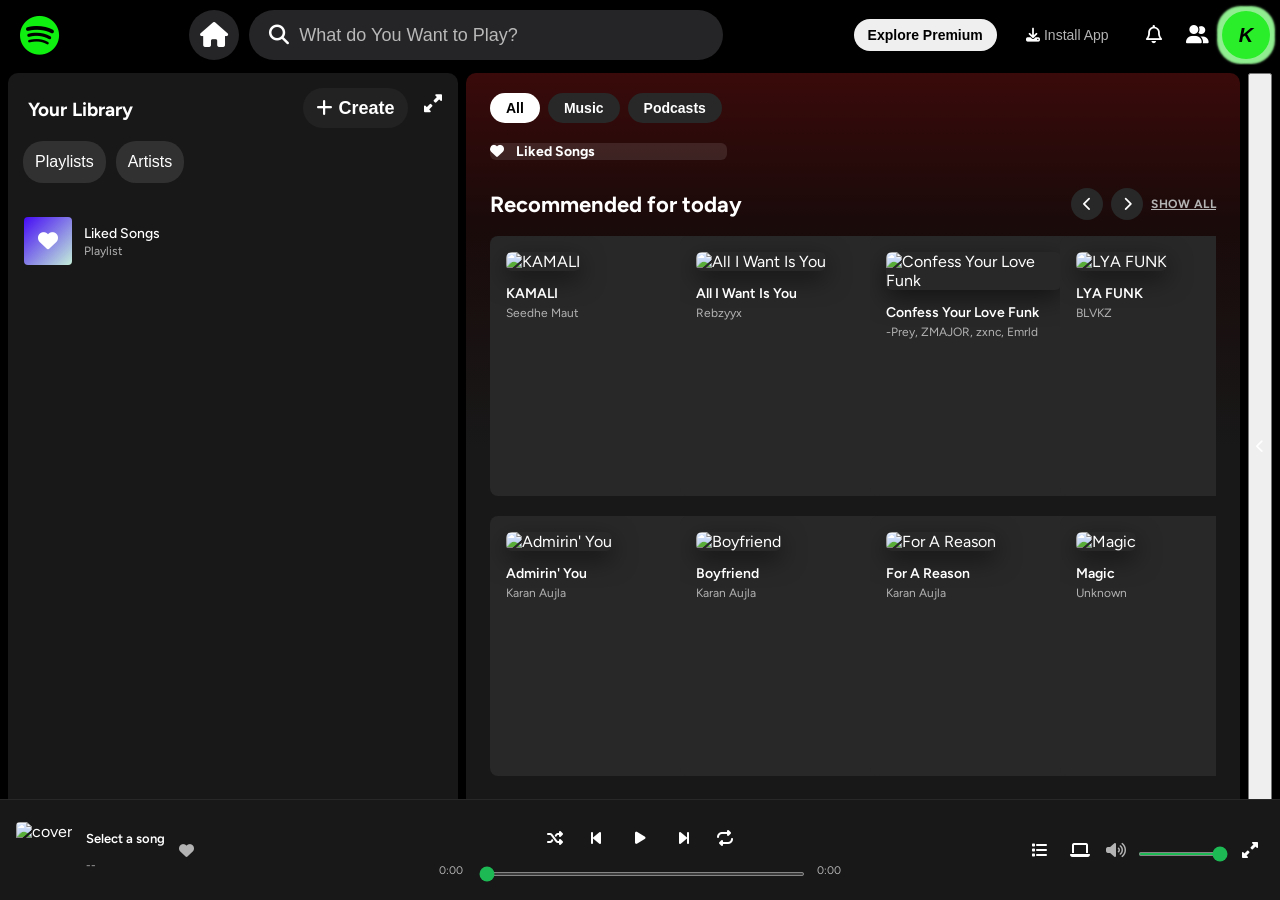
==== commit 77c10c4e: "Update index.html" ====
--- a/main/index.html
+++ b/main/index.html
@@ -128,10 +128,18 @@
         </div>
 
         <!-- ===== RIGHT SIDEBAR ===== -->
-        <aside class="right-sidebar">
+        <!-- Floating expand tab — visible only when sidebar is collapsed -->
+        <button class="right-sidebar-expand-tab" id="rightExpandTab" title="Show Now Playing">
+            <i class="fas fa-chevron-left"></i>
+        </button>
+
+        <aside class="right-sidebar" id="rightSidebar">
             <div class="now-playing">
                 <div class="now-playing-header">
                     <span>Now Playing</span>
+                    <button class="right-sidebar-collapse-btn" id="rightSidebarCollapseBtn" title="Collapse">
+                        <i class="fas fa-chevron-right"></i>
+                    </button>
                 </div>
                 
                 <img id="rightCover" src="https://picsum.photos/seed/default/300/300" alt="Album Art">
@@ -277,6 +285,7 @@
             <div class="volume-bar-container">
                 <input type="range" id="volumeBar" value="100" min="0" max="100" />
             </div>
+            <!-- Now Playing panel toggle removed — use right edge tab instead -->
             <button class="ctrl-btn" title="Full screen">
                 <i class="fas fa-up-right-and-down-left-from-center"></i>
             </button>
--- a/main/style.css
+++ b/main/style.css
@@ -37,7 +37,9 @@
     --back-text: rgba(255, 255, 255, 0.705);
     --back-color: #4141414d;
     --card-bg: #282828;
-    --text: #ffffff
+    --text: #ffffff;
+    --subtext: #b3b3b3;
+    --green: #1DB954;
 }
 
 body {
@@ -395,7 +397,7 @@
     align-items: center;
     justify-content: space-between;
     padding: 0 16px;
-    z-index: 200;
+    z-index: 355;
     gap: 8px;
     color: white;
 }
@@ -844,189 +846,490 @@
    RESPONSIVE
 =================================== */
 
-/* Tablet (max 1024px) */
+/* ── Mobile sidebar drawer overlay ── */
+.sidebar-overlay {
+    display: none;
+    position: fixed;
+    inset: 0;
+    background: rgba(0,0,0,0.55);
+    z-index: 340;   /* above content, below sidebar */
+    /* NO backdrop-filter — it was blurring the sidebar itself */
+}
+.sidebar-overlay.show { display: block; }
+
+/* Mobile nav-bottom bar */
+.mobile-bottom-nav {
+    display: none;
+    position: fixed;
+    bottom: 0;
+    left: 0;
+    right: 0;
+    height: 56px;
+    background: #181818;
+    border-top: 1px solid #282828;
+    z-index: 356;  /* above overlay */
+    justify-content: space-around;
+    align-items: center;
+    padding: 0 8px;
+}
+.mobile-nav-btn {
+    display: flex;
+    flex-direction: column;
+    align-items: center;
+    gap: 3px;
+    background: none;
+    border: none;
+    color: #b3b3b3;
+    font-size: 20px;
+    cursor: pointer;
+    padding: 6px 12px;
+    border-radius: 8px;
+    transition: color 0.2s;
+    flex: 1;
+}
+.mobile-nav-btn span {
+    font-size: 10px;
+    font-weight: 600;
+    color: inherit;
+}
+.mobile-nav-btn.active { color: #fff; }
+.mobile-nav-btn:hover  { color: #fff; }
+
+/* ── Large Tablet (max 1280px) ── */
+@media (max-width: 1280px) {
+    .right-sidebar { display: none !important; }
+    .middle-nav { margin-left: 0; }
+}
+
+/* ── Tablet (max 1024px) ── */
 @media (max-width: 1024px) {
-    aside {
-        width: 280px;
-    }
-
-    .middle-nav {
-        margin-left: 0;
-    }
-
-    .search {
-        width: 320px;
-    }
-
-    #install-app {
-        display: none;
-    }
-
-    .cards-row {
-        grid-template-columns: repeat(auto-fill, minmax(130px, 1fr));
-    }
-}
-
-/* Mobile (max 768px) */
+    .left-sidebar { width: 240px; }
+    .middle-nav { margin-left: 0; }
+    .search { width: 280px; }
+    #install-app { display: none; }
+    .cards-row { grid-template-columns: repeat(auto-fill, minmax(140px, 1fr)); }
+}
+
+/* ── Small Tablet (max 768px) ── */
 @media (max-width: 768px) {
 
-    /* Navbar */
+    /* ── Navbar ── */
     nav {
         padding: 8px 12px;
-    }
-
-    .middle-nav {
-        margin-left: 0;
-    }
-
+        z-index: 360;  /* above sidebar drawer */
+    }
+    .middle-nav { margin-left: 0; gap: 8px; }
     .search {
-        width: 200px;
+        width: 180px;
         height: 40px;
-        padding: 10px 14px;
-    }
-
-    .search-box {
-        font-size: 14px;
-    }
-
-    .search-shortcut {
-        display: none;
-    }
-
-    #explore-premium {
-        display: none;
-    }
-
-    #install-app {
-        display: none;
-    }
-
-    /* Hide sidebar */
-    aside {
-        display: none;
-    }
-
-    /* Main full width */
+        padding: 8px 12px;
+    }
+    .search-box { font-size: 14px; }
+    .search-shortcut { display: none; }
+    #explore-premium,
+    #install-app,
+    #notification,
+    #friends { display: none; }
+
+    /* ── Sidebar: slide-in drawer ── */
+    .left-sidebar {
+        position: fixed;
+        top: 0;
+        left: -280px;
+        width: 280px;
+        height: 100%;
+        z-index: 350;  /* above overlay(340), below nav(360) */
+        border-radius: 0;
+        transition: left 0.3s cubic-bezier(0.4, 0, 0.2, 1);
+        padding-top: 60px;
+    }
+    .left-sidebar.open { left: 0; }
+
+    /* hamburger toggle – shown on mobile */
+    .mobile-menu-toggle {
+        display: flex !important;
+        align-items: center;
+        justify-content: center;
+        background: #282828;
+        border: none;
+        color: white;
+        width: 40px;
+        height: 40px;
+        border-radius: 50%;
+        font-size: 18px;
+        cursor: pointer;
+        margin-right: 4px;
+        transition: background 0.2s;
+    }
+    .mobile-menu-toggle:hover { background: #3e3e3e; }
+
+    /* ── Main layout ── */
     main {
         top: 56px;
-        bottom: 130px;
-    }
-
-    /* Content */
+        bottom: 116px; /* player + mobile nav */
+        padding: 6px;
+        gap: 6px;
+    }
+
+    /* Make sure content takes full width when sidebar is closed */
+    .left-sidebar:not(.open) ~ .content,
+    main > .content {
+        width: 100%;
+    }
+
+    /* ── Content area ── */
     .content {
-        padding: 14px 12px;
-    }
-
-    /* Recent row */
+        padding: 12px 12px 20px;
+        border-radius: 8px;
+    }
+
+    /* ── Recent row: 2 columns ── */
     .recent-row {
         grid-template-columns: repeat(2, 1fr);
-    }
-
-    /* Cards */
+        gap: 6px;
+        margin-bottom: 20px;
+    }
+    .recent-card { font-size: 13px; }
+    .recent-card img { width: 52px; height: 52px; }
+
+    /* ── Section headers ── */
+    .section-header h2 { font-size: 18px; }
+    .section { margin-bottom: 24px; }
+
+    /* ── Song cards ── */
     .cards-row {
         grid-template-columns: repeat(2, 1fr);
         gap: 10px;
     }
-
-    .section-header h2 {
-        font-size: 18px;
-    }
-
-    /* Player stacked */
+    .horizontal-two-row .song-card { width: 150px; }
+
+    /* ── Player: compact 2-row layout ── */
     .player {
-        flex-direction: column;
-        height: 130px;
-        padding: 8px 16px;
-        gap: 2px;
-        justify-content: center;
-    }
-
+        height: 60px;
+        padding: 0 12px;
+        gap: 10px;
+    }
     .player-left {
         min-width: unset;
-        flex: unset;
-        width: 100%;
+        flex: 1;
         gap: 10px;
     }
-
-    .player-left img {
-        width: 40px;
-        height: 40px;
-    }
-
+    .player-left img { width: 42px; height: 42px; }
     .player-song-info p:first-child,
-    .player-song-info p:last-child {
-        max-width: 180px;
-    }
-
+    .player-song-info p:last-child { max-width: 120px; }
+
+    /* Show only center controls on mobile, hide progress row */
     .player-center {
-        width: 100%;
-        max-width: 100%;
-    }
-
-    .player-right {
-        display: none;
-    }
-}
-
-/* Small Mobile (max 480px) */
+        flex: 0 0 auto;
+        gap: 0;
+    }
+    .progress-row { display: none; }
+    .player-controls { gap: 12px; }
+
+    /* shuffle & repeat hidden on mobile player to save space */
+    #shuffleBtn, #repeatBtn { display: none; }
+
+    .player-right { display: none; }
+
+    /* ── Mobile bottom nav ── */
+    .mobile-bottom-nav { display: flex; }
+
+    /* Content filters: scrollable */
+    .content-filters {
+        overflow-x: auto;
+        flex-wrap: nowrap;
+        padding-bottom: 4px;
+        scrollbar-width: none;
+        gap: 6px;
+    }
+    .content-filters::-webkit-scrollbar { display: none; }
+    .content-filter { white-space: nowrap; flex-shrink: 0; }
+}
+
+/* ── Mobile (max 480px) ── */
 @media (max-width: 480px) {
-    .search {
-        width: 150px;
-    }
-
-    .fa-home {
-        width: 38px;
-        height: 38px;
-        font-size: 18px;
-    }
+    nav { padding: 6px 10px; }
+
+    .search { width: 140px; height: 38px; }
+    .fa-home { width: 36px; height: 36px; font-size: 17px; }
+
+    #profile { width: 36px; height: 36px; font-size: 15px; }
 
     .recent-row {
         grid-template-columns: repeat(2, 1fr);
-        gap: 6px;
-    }
-
-    .recent-card {
-        font-size: 12px;
-    }
-
-    .recent-card img {
-        width: 48px;
-        height: 48px;
-    }
+        gap: 5px;
+    }
+    .recent-card { font-size: 12px; }
+    .recent-card img { width: 44px; height: 44px; }
+
+    .section-header h2 { font-size: 16px; }
 
     .cards-row {
         grid-template-columns: repeat(2, 1fr);
         gap: 8px;
     }
-
-    .song-card {
-        padding: 10px;
-    }
-
-    .song-card .card-title {
-        font-size: 12px;
-    }
-
-    .song-card .card-artist {
-        font-size: 11px;
-    }
-
+    .song-card { padding: 10px; }
+    .song-card .card-title { font-size: 12px; }
+    .song-card .card-artist { font-size: 11px; }
     .play-overlay {
-        width: 34px;
-        height: 34px;
-        font-size: 14px;
-        bottom: 60px;
-    }
-
-    #profile {
-        width: 36px;
-        height: 36px;
-        font-size: 16px;
-    }
-
-    .player-controls {
-        gap: 14px;
-    }
+        width: 34px; height: 34px;
+        font-size: 13px;
+        bottom: 56px;
+    }
+
+    .player { height: 58px; padding: 0 10px; }
+    .player-left img { width: 38px; height: 38px; }
+    .player-song-info p:first-child,
+    .player-song-info p:last-child { max-width: 90px; font-size: 11px; }
+    .player-controls { gap: 10px; }
+    .ctrl-btn { font-size: 15px; }
+
+    main { bottom: 114px; }
+}
+
+/* ── Very small (max 360px) ── */
+@media (max-width: 360px) {
+    .search { width: 110px; }
+    .recent-row { grid-template-columns: repeat(2, 1fr); }
+    .cards-row { grid-template-columns: repeat(2, 1fr); gap: 6px; }
+    .song-card { padding: 8px; }
+    .player-song-info p:first-child,
+    .player-song-info p:last-child { max-width: 70px; }
+}
+
+/* Back button */
+.pl-back-btn {
+    display: flex;
+    align-items: center;
+    gap: 8px;
+    background: rgba(0,0,0,0.4);
+    border: none;
+    color: white;
+    font-size: 0.95rem;
+    font-weight: 700;
+    font-family: inherit;
+    cursor: pointer;
+    padding: 10px 16px;
+    border-radius: 0 0 0 0;
+    width: 100%;
+    text-align: left;
+    border-bottom: 1px solid rgba(255,255,255,0.06);
+    transition: background 0.2s;
+    letter-spacing: 0.3px;
+}
+.pl-back-btn:hover { background: rgba(255,255,255,0.08); }
+.pl-back-btn i { font-size: 1rem; }
+
+/* ========== PLAYLIST HERO HEADER ========== */
+.pl-hero {
+    position: relative;
+    border-radius: 12px;
+    overflow: hidden;
+    margin-bottom: 0;
+}
+
+/* Blurred gradient background using accent color */
+.pl-hero-bg {
+    position: absolute;
+    inset: 0;
+    background: linear-gradient(
+        160deg,
+        var(--accent, #535353) 0%,
+        color-mix(in srgb, var(--accent, #535353) 60%, #000) 50%,
+        #121212 100%
+    );
+    z-index: 0;
+}
+
+.pl-hero-content {
+    position: relative;
+    z-index: 1;
+    display: flex;
+    align-items: flex-end;
+    gap: 28px;
+    padding: 48px 28px 28px;
+}
+
+/* Cover art */
+.pl-cover-wrap {
+    flex-shrink: 0;
+    width: 180px;
+    height: 180px;
+    border-radius: 8px;
+    overflow: hidden;
+    box-shadow: 0 16px 48px rgba(0,0,0,0.6);
+}
+
+.pl-cover-img {
+    width: 100%;
+    height: 100%;
+    object-fit: cover;
+    display: block;
+}
+
+.pl-cover-liked {
+    width: 100%;
+    height: 100%;
+    background: linear-gradient(135deg, #450af5 0%, #8e8ee5 50%, #c4efd9 100%);
+    display: flex;
+    align-items: center;
+    justify-content: center;
+}
+.pl-cover-liked i {
+    font-size: 4rem;
+    color: white;
+    filter: drop-shadow(0 4px 12px rgba(0,0,0,0.4));
+}
+
+.pl-cover-empty {
+    width: 100%;
+    height: 100%;
+    background: #282828;
+    display: flex;
+    align-items: center;
+    justify-content: center;
+}
+.pl-cover-empty i { font-size: 3rem; color: #535353; }
+
+/* Meta info */
+.pl-meta {
+    flex: 1;
+    min-width: 0;
+    padding-bottom: 4px;
+}
+
+.pl-type-label {
+    display: block;
+    font-size: 0.72rem;
+    font-weight: 700;
+    text-transform: uppercase;
+    letter-spacing: 2px;
+    color: rgba(255,255,255,0.7);
+    margin-bottom: 10px;
+}
+
+.pl-title {
+    font-size: clamp(1.8rem, 5vw, 4.5rem);
+    font-weight: 900;
+    color: #fff;
+    margin: 0 0 14px;
+    line-height: 1;
+    word-break: break-word;
+    text-shadow: 0 2px 20px rgba(0,0,0,0.5);
+}
+
+.pl-songcount {
+    font-size: 0.9rem;
+    color: rgba(255,255,255,0.6);
+    margin: 0;
+}
+
+/* Controls bar */
+.pl-controls {
+    position: relative;
+    z-index: 1;
+    display: flex;
+    align-items: center;
+    gap: 20px;
+    padding: 20px 28px 24px;
+    background: linear-gradient(180deg, rgba(0,0,0,0.2) 0%, rgba(18,18,18,0.95) 100%);
+}
+
+.pl-play-btn {
+    width: 58px;
+    height: 58px;
+    border-radius: 50%;
+    background: #1DB954;
+    border: none;
+    color: #000;
+    font-size: 1.4rem;
+    cursor: pointer;
+    display: flex;
+    align-items: center;
+    justify-content: center;
+    flex-shrink: 0;
+    transition: transform 0.15s, background 0.2s, box-shadow 0.2s;
+    box-shadow: 0 8px 24px rgba(29,185,84,0.4);
+}
+.pl-play-btn:hover {
+    background: #1ed760;
+    transform: scale(1.07);
+    box-shadow: 0 12px 32px rgba(29,185,84,0.5);
+}
+.pl-play-btn:active { transform: scale(0.97); }
+
+.pl-shuffle-btn {
+    width: 42px;
+    height: 42px;
+    border-radius: 50%;
+    background: transparent;
+    border: none;
+    font-size: 1.1rem;
+    cursor: pointer;
+    display: flex;
+    align-items: center;
+    justify-content: center;
+    transition: color 0.2s, transform 0.15s;
+}
+.pl-shuffle-btn:hover { transform: scale(1.15); color: #fff !important; }
+
+.pl-duration-label {
+    font-size: 0.8rem;
+    color: rgba(255,255,255,0.4);
+    margin-left: auto;
+    font-weight: 500;
+}
+
+/* Songs list */
+.pl-songs-list {
+    padding: 0 8px 32px;
+}
+
+/* ── Mobile playlist hero ── */
+@media (max-width: 768px) {
+    .pl-hero-content {
+        flex-direction: column;
+        align-items: center;
+        text-align: center;
+        padding: 40px 16px 20px;
+        gap: 18px;
+    }
+    .pl-cover-wrap {
+        width: 140px;
+        height: 140px;
+    }
+    .pl-meta { padding-bottom: 0; }
+    .pl-type-label { margin-bottom: 6px; }
+    .pl-controls {
+        padding: 14px 16px 18px;
+        gap: 16px;
+    }
+    .pl-play-btn { width: 52px; height: 52px; font-size: 1.2rem; }
+}
+
+@media (max-width: 480px) {
+    .pl-hero-content { padding: 32px 12px 16px; }
+    .pl-cover-wrap { width: 120px; height: 120px; }
+    .pl-controls { padding: 12px 12px 16px; }
+}
+
+/* ========== PLAYLIST MODE — full width on all devices ========== */
+#mainContent.playlist-mode {
+    /* stretch to fill entire main area */
+    position: absolute;
+    inset: 0;
+    overflow-y: auto;
+    overflow-x: hidden;
+    border-radius: 10px;
+    background: linear-gradient(180deg, #1a1a2e 0%, #181818 30%);
+    padding: 16px;
+    z-index: 10;
+}
+
+/* Playlist song rows — always tappable full width */
+#mainContent.playlist-mode #playlistSongsContainer > div {
+    width: 100%;
+    box-sizing: border-box;
 }
 
 /* ========== RIGHT SIDEBAR ========== */
@@ -1467,10 +1770,23 @@
     gap: 4px;
     opacity: 0;
     transition: opacity 0.2s;
+    flex-shrink: 0;
 }
 
 .library-item:hover .library-item-actions {
     opacity: 1;
+}
+
+/* On mobile — always show but smaller so they don't block the tap */
+@media (max-width: 768px) {
+    .library-item-actions {
+        opacity: 1;
+    }
+    .edit-playlist-btn,
+    .delete-playlist-btn {
+        padding: 4px;
+        font-size: 12px;
+    }
 }
 
 .edit-playlist-btn,
@@ -1494,3 +1810,25 @@
   background: rgba(255, 255, 255, 0.1);
   transform: scale(1.1);
 }
+/* ── Playlist view responsive ── */
+@media (max-width: 768px) {
+    /* Playlist header stacks on mobile */
+    .playlist-header > div {
+        flex-direction: column !important;
+        align-items: flex-start !important;
+        gap: 16px !important;
+    }
+    .playlist-header > div > div:first-child {
+        width: 140px !important;
+        height: 140px !important;
+    }
+    .playlist-header > div > div:last-child h1 {
+        font-size: 2rem !important;
+    }
+
+    /* Song rows in playlist: tighter */
+    .playlist-song {
+        padding: 10px 8px !important;
+        gap: 10px !important;
+    }
+}
